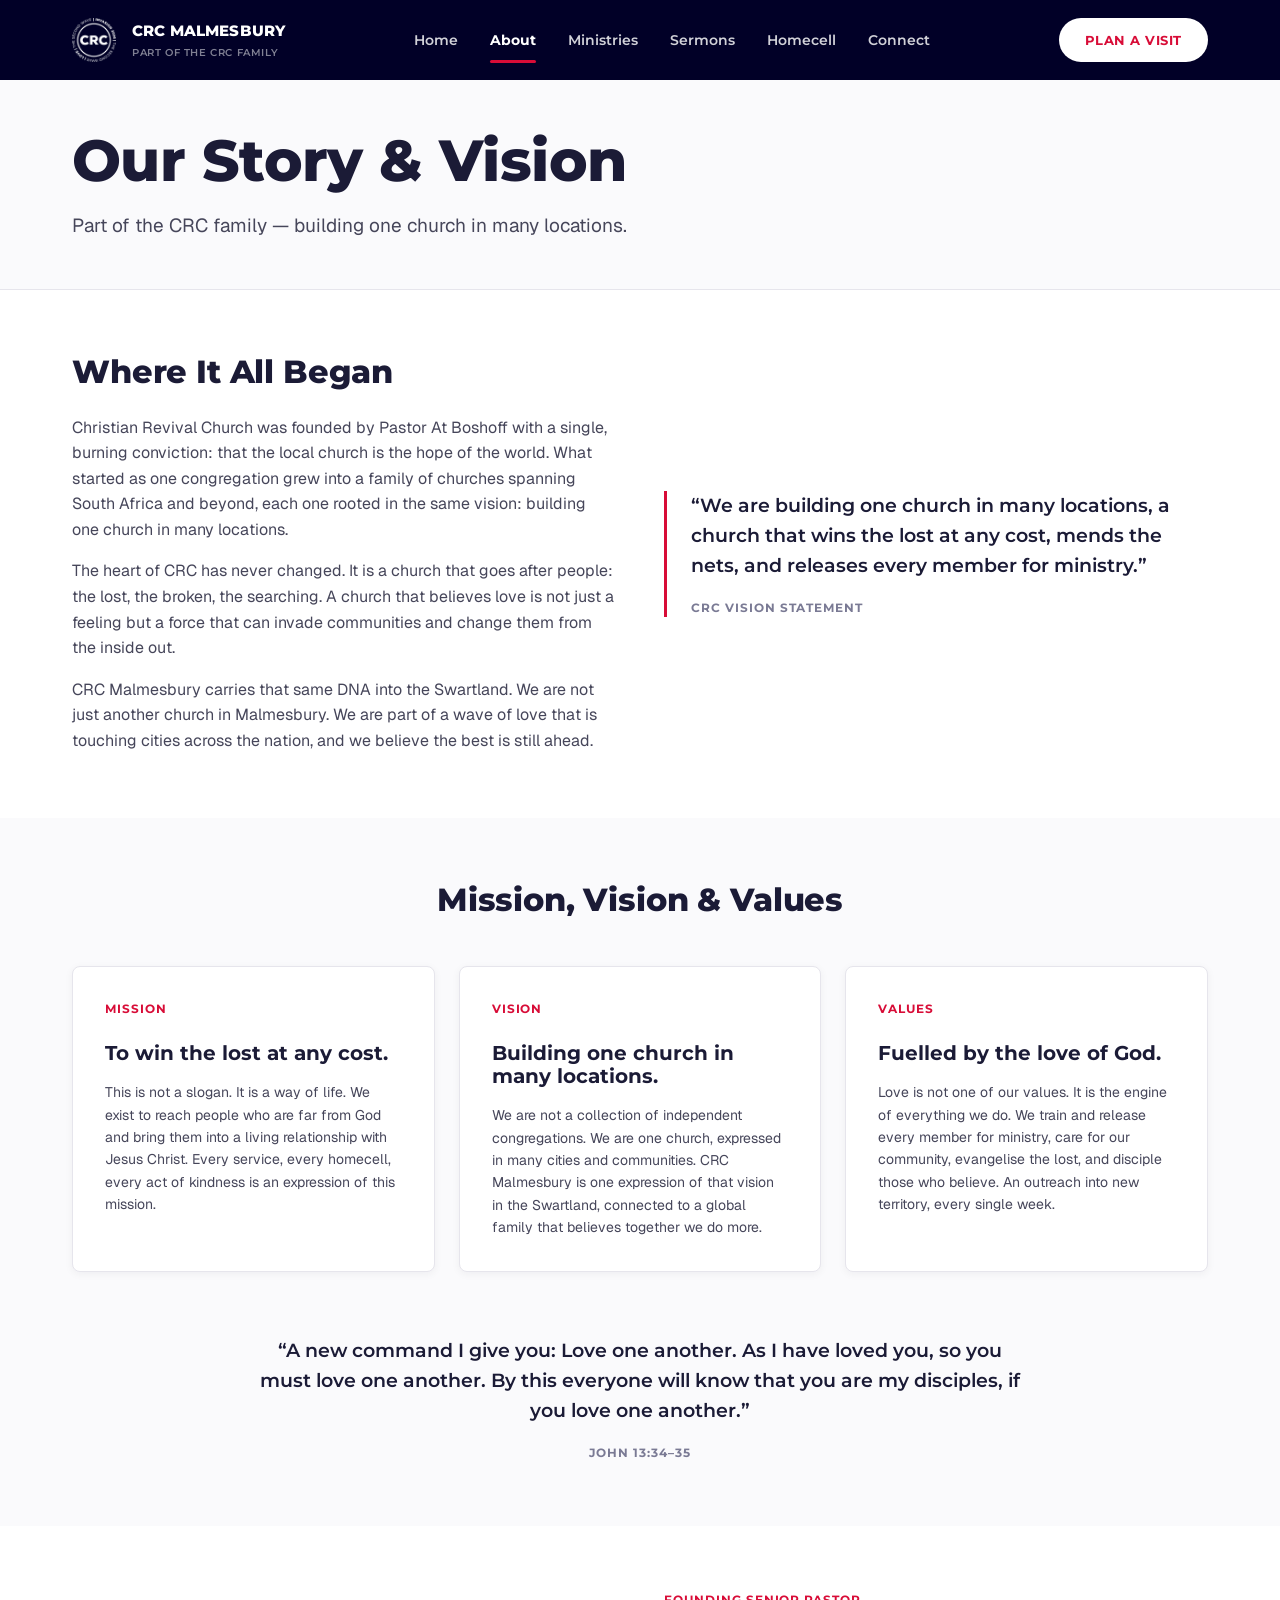
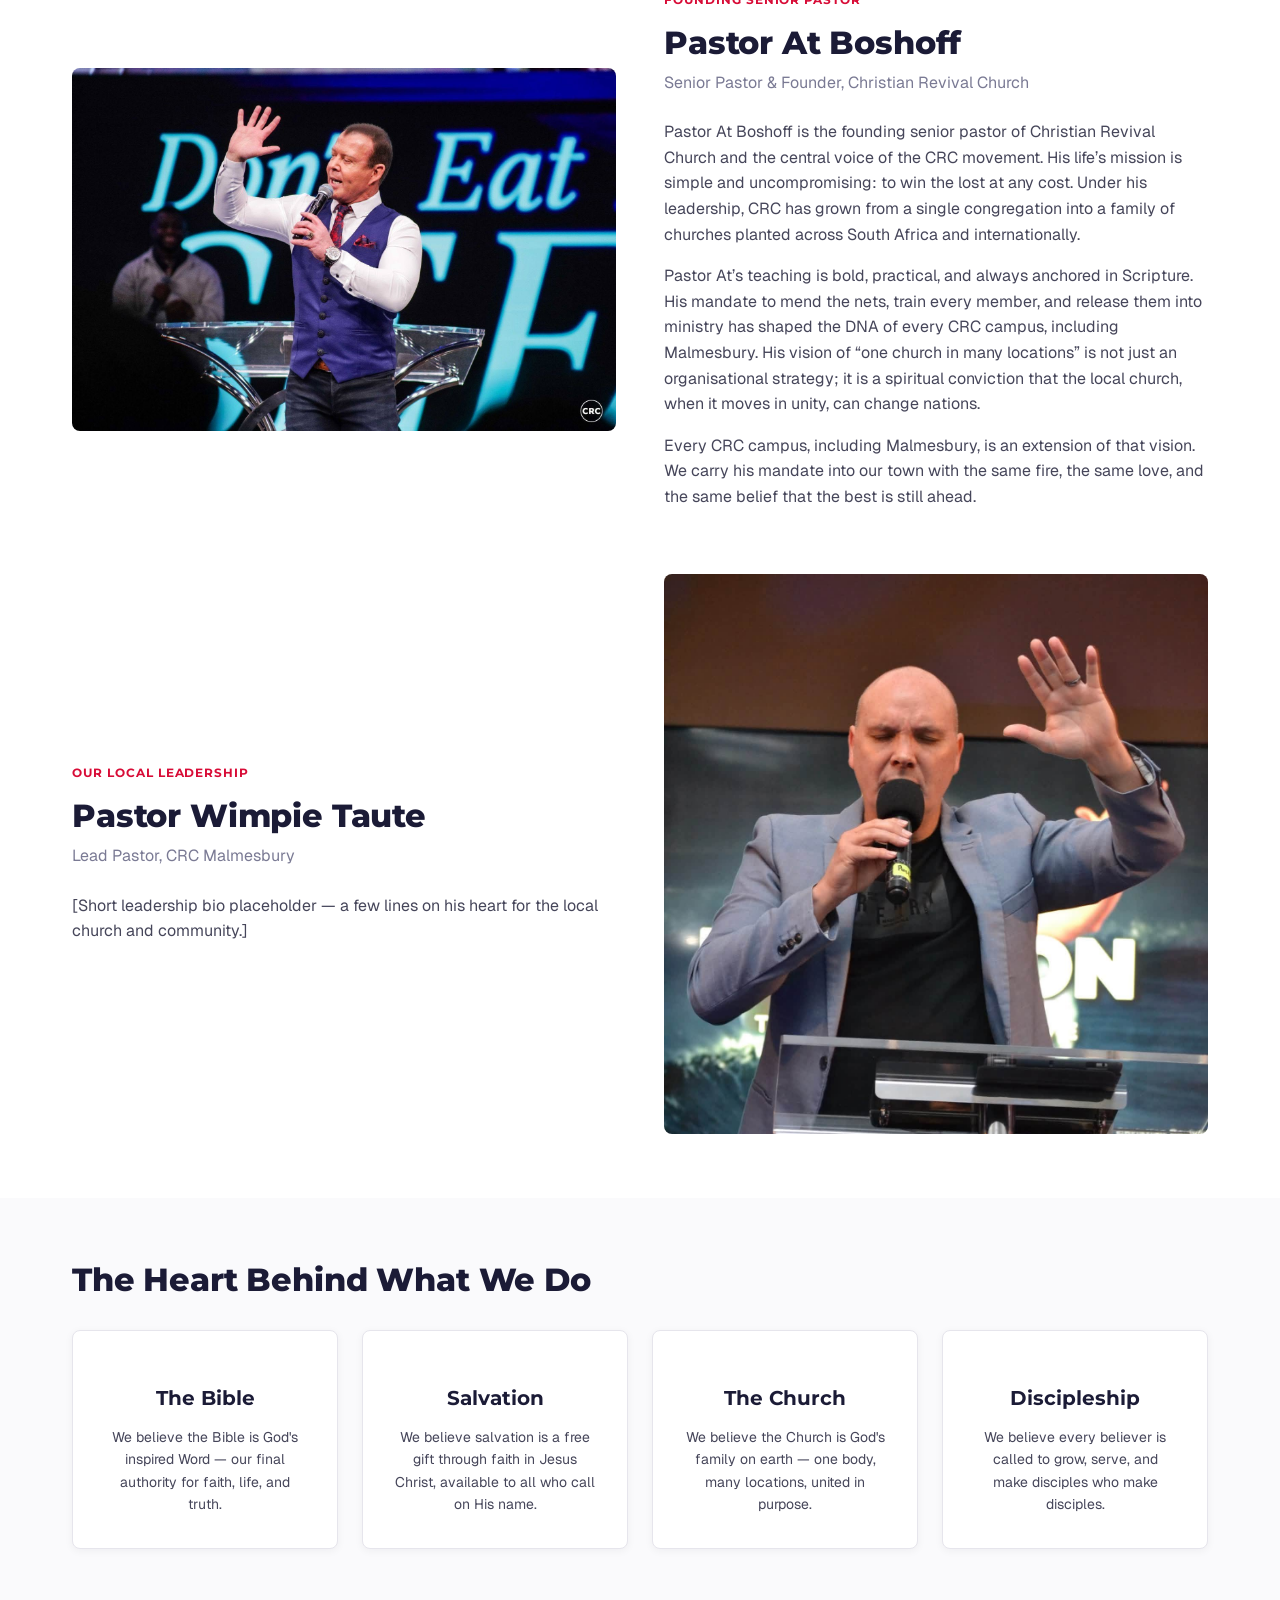
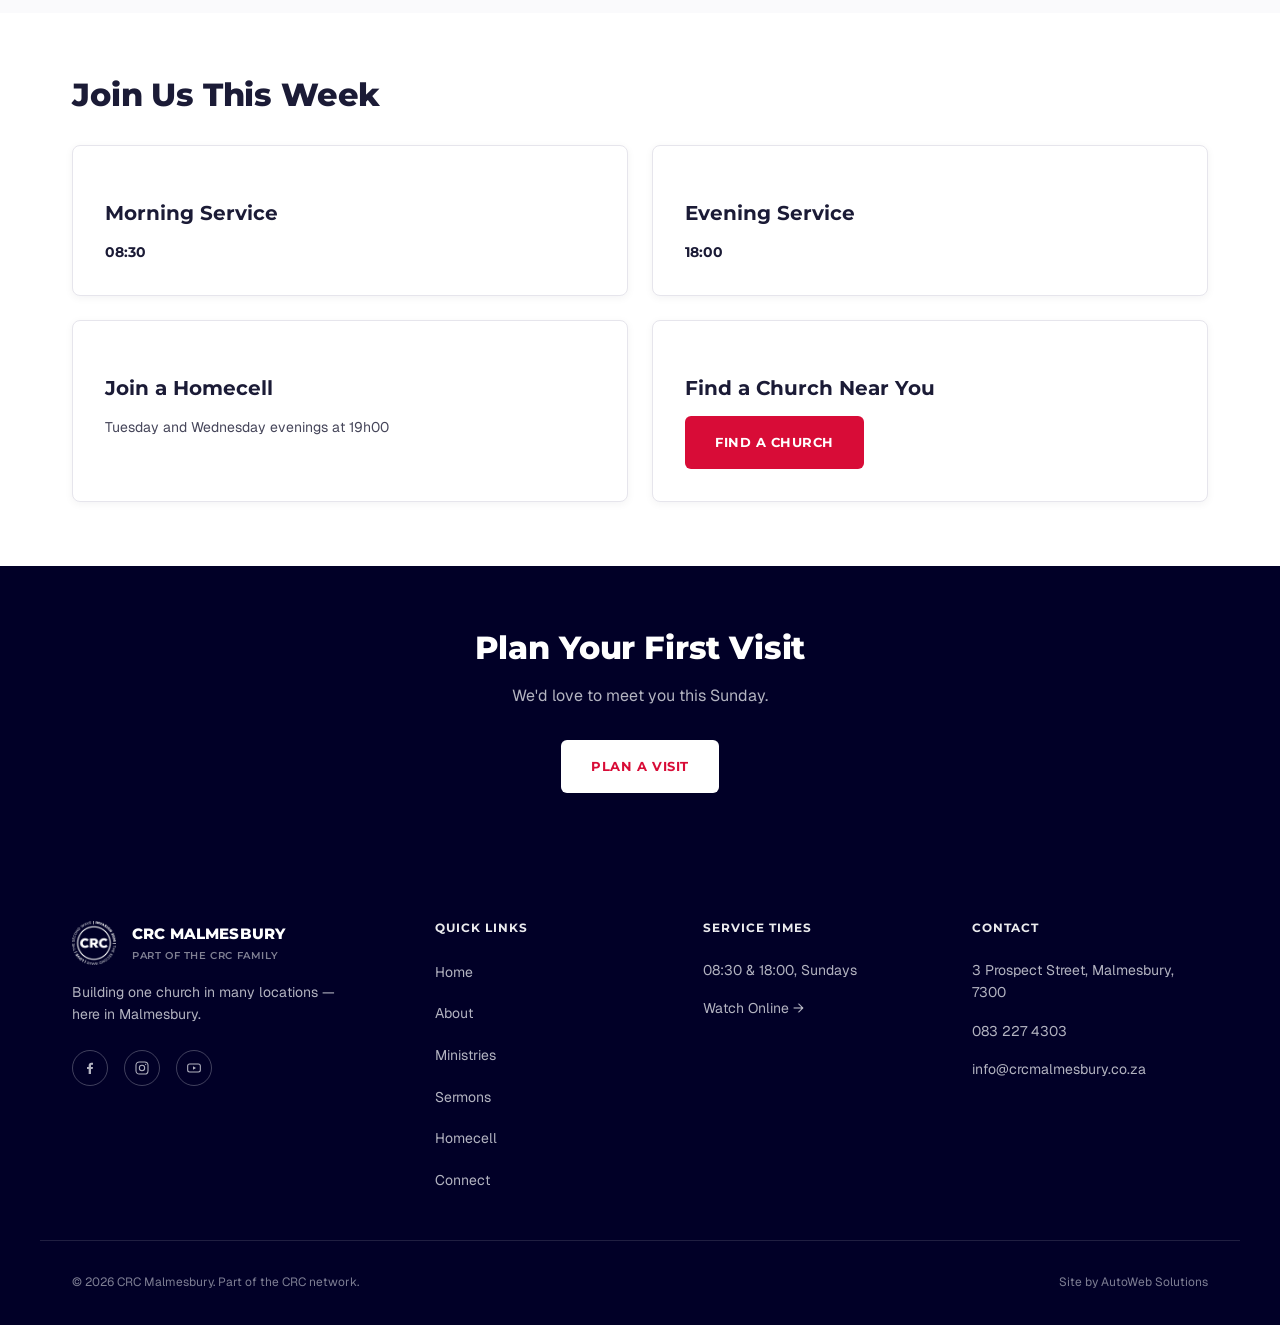
==== about.html @ 5b40ba37 "Initial site build for client review Co-Authored-By: Claude Opus 5.5 <noreply@anthropic.com>" ====
<!doctype html>
<html lang="en">
<head>
<meta charset="UTF-8">
<meta name="viewport" content="width=device-width, initial-scale=1.0">
<title>Our Story & Vision — CRC Malmesbury</title>
<meta name="description" content="CRC Malmesbury is a local expression of the wider CRC family — one church, many locations. Learn our story, vision, and what we believe.">
<link rel="preconnect" href="https://fonts.googleapis.com">
<link rel="preconnect" href="https://fonts.gstatic.com" crossorigin>
<link href="https://fonts.googleapis.com/css2?family=Montserrat:wght@500;600;700;800&family=Geist:wght@400;500;600&display=swap" rel="stylesheet">
<link rel="icon" href="favicon.ico" sizes="any">
<link rel="icon" type="image/png" sizes="32x32" href="assets/favicon-32.png">
<link rel="icon" type="image/png" sizes="512x512" href="assets/favicon-512.png">
<link rel="apple-touch-icon" href="assets/apple-touch-icon.png">
<meta name="theme-color" content="#010027">
<link rel="stylesheet" href="css/style.css">
</head>
<body>

<!-- ============================== NAV ============================== -->
<header class="nav">
  <div class="container nav__inner">
    <a href="index.html" class="nav__brand">
      <img class="nav__logo" src="assets/logo-badge.png" alt="" width="44" height="44">
      <span>
        <span class="nav__brand-name">CRC MALMESBURY</span>
        <span class="nav__brand-tag">Part of the CRC Family</span>
      </span>
    </a>
    <nav class="nav__links" aria-label="Primary">
      <a href="index.html" class="nav__link">Home</a>
      <a href="about.html" class="nav__link is-active">About</a>
      <a href="ministries.html" class="nav__link">Ministries</a>
      <a href="sermons.html" class="nav__link">Sermons</a>
      <a href="homecell.html" class="nav__link">Homecell</a>
      <a href="connect.html" class="nav__link">Connect</a>
      <a href="connect.html" class="btn btn--pill nav__cta--mobile">Plan a Visit</a>
    </nav>
    <a href="connect.html" class="btn btn--pill nav__cta">Plan a Visit</a>
    <button class="nav__toggle" aria-label="Toggle menu" aria-expanded="false">
      <span></span><span></span><span></span>
    </button>
  </div>
</header>

<main>

  <!-- ============================== BANNER ============================== -->
  <section class="banner">
    <div class="container">
      <h1>Our Story &amp; Vision</h1>
      <p class="lede">Part of the CRC family — building one church in many locations.</p>
    </div>
  </section>

  <!-- ============================== OUR STORY ============================== -->
  <!-- Adapted from CRC Worcester about page (same CRC family, AutoWeb-owned copy) -->
  <section class="section">
    <div class="container two-col">
      <div>
        <h2>Where It All Began</h2>
        <p class="stack-3">Christian Revival Church was founded by Pastor At Boshoff with a single, burning conviction: that the local church is the hope of the world. What started as one congregation grew into a family of churches spanning South Africa and beyond, each one rooted in the same vision: building one church in many locations.</p>
        <p class="stack-2">The heart of CRC has never changed. It is a church that goes after people: the lost, the broken, the searching. A church that believes love is not just a feeling but a force that can invade communities and change them from the inside out.</p>
        <p class="stack-2">CRC Malmesbury carries that same DNA into the Swartland. We are not just another church in Malmesbury. We are part of a wave of love that is touching cities across the nation, and we believe the best is still ahead.</p>
      </div>
      <figure class="quote">
        <blockquote>
          <p>&ldquo;We are building one church in many locations, a church that wins the lost at any cost, mends the nets, and releases every member for ministry.&rdquo;</p>
        </blockquote>
        <figcaption>CRC Vision Statement</figcaption>
      </figure>
    </div>
  </section>

  <!-- ============================== MISSION / VISION / VALUES ============================== -->
  <!-- Neutral styling for now — colour treatment to be discussed with client -->
  <section class="section section--muted">
    <div class="container">
      <div class="section-head section-head--center">
        <h2>Mission, Vision &amp; Values</h2>
      </div>
      <div class="grid grid--3">
        <div class="card value-card">
          <span class="eyebrow">Mission</span>
          <h3>To win the lost at any cost.</h3>
          <p class="stack-2">This is not a slogan. It is a way of life. We exist to reach people who are far from God and bring them into a living relationship with Jesus Christ. Every service, every homecell, every act of kindness is an expression of this mission.</p>
        </div>
        <div class="card value-card">
          <span class="eyebrow">Vision</span>
          <h3>Building one church in many locations.</h3>
          <p class="stack-2">We are not a collection of independent congregations. We are one church, expressed in many cities and communities. CRC Malmesbury is one expression of that vision in the Swartland, connected to a global family that believes together we do more.</p>
        </div>
        <div class="card value-card">
          <span class="eyebrow">Values</span>
          <h3>Fuelled by the love of God.</h3>
          <p class="stack-2">Love is not one of our values. It is the engine of everything we do. We train and release every member for ministry, care for our community, evangelise the lost, and disciple those who believe. An outreach into new territory, every single week.</p>
        </div>
      </div>
      <figure class="quote quote--center">
        <blockquote>
          <p>&ldquo;A new command I give you: Love one another. As I have loved you, so you must love one another. By this everyone will know that you are my disciples, if you love one another.&rdquo;</p>
        </blockquote>
        <figcaption>John 13:34&ndash;35</figcaption>
      </figure>
    </div>
  </section>

  <!-- ============================== LEADERSHIP ============================== -->
  <section class="section">
    <div class="container">
      <div class="two-col">
        <img
          class="leader__photo two-col__media"
          src="assets/images/pastor-at-boshoff.jpg"
          alt="Pastor At Boshoff preaching on stage"
          width="1600"
          height="1067"
          loading="lazy"
        >
        <div>
          <span class="eyebrow">Founding Senior Pastor</span>
          <h2>Pastor At Boshoff</h2>
          <p class="text-muted" style="margin-top: var(--space-1);">Senior Pastor &amp; Founder, Christian Revival Church</p>
          <p class="stack-3">Pastor At Boshoff is the founding senior pastor of Christian Revival Church and the central voice of the CRC movement. His life&rsquo;s mission is simple and uncompromising: to win the lost at any cost. Under his leadership, CRC has grown from a single congregation into a family of churches planted across South Africa and internationally.</p>
          <p class="stack-2">Pastor At&rsquo;s teaching is bold, practical, and always anchored in Scripture. His mandate to mend the nets, train every member, and release them into ministry has shaped the DNA of every CRC campus, including Malmesbury. His vision of &ldquo;one church in many locations&rdquo; is not just an organisational strategy; it is a spiritual conviction that the local church, when it moves in unity, can change nations.</p>
          <p class="stack-2">Every CRC campus, including Malmesbury, is an extension of that vision. We carry his mandate into our town with the same fire, the same love, and the same belief that the best is still ahead.</p>
        </div>
      </div>

      <!-- Local pastor bio pending from client -->
      <div class="two-col two-col--reverse leader">
        <img
          class="leader__photo leader__photo--portrait two-col__media"
          src="assets/images/ps-wimpie.jpg"
          alt="Pastor Wimpie Taute preaching at CRC Malmesbury"
          width="1280"
          height="1528"
          loading="lazy"
        >
        <div>
          <span class="eyebrow">Our Local Leadership</span>
          <h2>Pastor Wimpie Taute</h2>
          <p class="text-muted" style="margin-top: var(--space-1);">Lead Pastor, CRC Malmesbury</p>
          <p class="stack-3">[Short leadership bio placeholder — a few lines on his heart for the local church and community.]</p>
        </div>
      </div>
    </div>
  </section>

  <!-- ============================== WHAT WE BELIEVE ============================== -->
  <!-- Draft doctrine wording per brief Section 6 — worth the client's sign-off, not a missing-info gap -->
  <section class="section section--muted">
    <div class="container">
      <div class="section-head">
        <h2>The Heart Behind What We Do</h2>
      </div>
      <div class="grid grid--4">
        <div class="card card--accent card--center">
          <h3>The Bible</h3>
          <p>We believe the Bible is God's inspired Word — our final authority for faith, life, and truth.</p>
        </div>
        <div class="card card--accent card--center">
          <h3>Salvation</h3>
          <p>We believe salvation is a free gift through faith in Jesus Christ, available to all who call on His name.</p>
        </div>
        <div class="card card--accent card--center">
          <h3>The Church</h3>
          <p>We believe the Church is God's family on earth — one body, many locations, united in purpose.</p>
        </div>
        <div class="card card--accent card--center">
          <h3>Discipleship</h3>
          <p>We believe every believer is called to grow, serve, and make disciples who make disciples.</p>
        </div>
      </div>
    </div>
  </section>

  <!-- ============================== SERVICE TIMES ============================== -->
  <section class="section">
    <div class="container">
      <div class="section-head">
        <h2>Join Us This Week</h2>
      </div>
      <div class="grid grid--2">
        <div class="card">
          <h3>Morning Service</h3>
          <p class="card__value">08:30</p>
        </div>
        <div class="card">
          <h3>Evening Service</h3>
          <p class="card__value">18:00</p>
        </div>
        <a href="homecell.html" class="card card--title-link">
          <h3>Join a Homecell</h3>
          <p class="stack-1">Tuesday and Wednesday evenings at 19h00</p>
        </a>
        <div class="card">
          <h3>Find a Church Near You</h3>
          <a href="https://crcchurch.com/churches" class="btn btn--primary stack-2" target="_blank" rel="noopener">Find a Church</a>
        </div>
      </div>
    </div>
  </section>

  <!-- ============================== CTA ============================== -->
  <section class="cta-banner">
    <div class="container">
      <h2>Plan Your First Visit</h2>
      <p>We'd love to meet you this Sunday.</p>
      <div class="btn-row">
        <a href="connect.html" class="btn btn--light btn--light-invert">Plan a Visit</a>
      </div>
    </div>
  </section>

</main>

<!-- ============================== FOOTER ============================== -->
<footer class="footer">
  <div class="container footer__grid">
    <div class="footer__col footer__brand">
      <a href="index.html" class="nav__brand">
        <img class="nav__logo" src="assets/logo-badge.png" alt="" width="44" height="44">
        <span>
          <span class="nav__brand-name">CRC MALMESBURY</span>
          <span class="nav__brand-tag">Part of the CRC Family</span>
        </span>
      </a>
      <p>Building one church in many locations — here in Malmesbury.</p>
      <!-- Social channels unconfirmed — see brief Section 7 -->
      <div class="footer__social">
        <a href="#" aria-label="Facebook"><svg width="16" height="16" viewBox="0 0 24 24" fill="currentColor"><path d="M13.5 21v-7.5h2.5l.5-3h-3V8.5c0-.9.3-1.5 1.6-1.5H16.5V4.2C16.2 4.1 15.2 4 14 4c-2.4 0-4 1.5-4 4.2V10.5H7.5v3H10V21h3.5z"/></svg></a>
        <a href="#" aria-label="Instagram"><svg width="16" height="16" viewBox="0 0 24 24" fill="none" stroke="currentColor" stroke-width="1.6"><rect x="3" y="3" width="18" height="18" rx="5"/><circle cx="12" cy="12" r="4"/><circle cx="17.5" cy="6.5" r="1" fill="currentColor" stroke="none"/></svg></a>
        <a href="#" aria-label="YouTube"><svg width="16" height="16" viewBox="0 0 24 24" fill="none" stroke="currentColor" stroke-width="1.6"><rect x="2.5" y="6" width="19" height="12" rx="3"/><path d="M10.5 9.5v5l4.5-2.5-4.5-2.5z" fill="currentColor" stroke="none"/></svg></a>
      </div>
    </div>
    <div class="footer__col">
      <h3>Quick Links</h3>
      <ul>
        <li><a href="index.html">Home</a></li>
        <li><a href="about.html">About</a></li>
        <li><a href="ministries.html">Ministries</a></li>
        <li><a href="sermons.html">Sermons</a></li>
        <li><a href="homecell.html">Homecell</a></li>
        <li><a href="connect.html">Connect</a></li>
      </ul>
    </div>
    <div class="footer__col">
      <h3>Service Times</h3>
      <p>08:30 &amp; 18:00, Sundays</p>
      <p><a href="sermons.html">Watch Online →</a></p>
    </div>
    <div class="footer__col">
      <h3>Contact</h3>
      <p>3 Prospect Street, Malmesbury, 7300</p>
      <p>083 227 4303</p>
      <p><a href="mailto:info@crcmalmesbury.co.za">info@crcmalmesbury.co.za</a></p>
    </div>
  </div>
  <div class="container footer__bottom">
    <p>© 2026 CRC Malmesbury. Part of the CRC network.</p>
    <p>Site by AutoWeb Solutions</p>
  </div>
</footer>

<script src="js/main.js"></script>
</body>
</html>
---- css/style.css ----
/* ==========================================================================
   CRC Malmesbury — Design tokens & base styles
   Source: CRC-Malmesbury-Build-Brief.md + approved mockup canvas
   ========================================================================== */

:root {
  /* Core palette */
  --color-red: #D80C37;
  --color-red-dark: #B00A2D;
  --color-navy: #010027;
  --color-ink: #1B1B36;
  --color-body: #46465A;
  --color-muted: #7A7A94;
  --color-border: #E6E5EC;
  --color-muted-bg: #FAFAFC;
  --color-white: #FFFFFF;

  /* Secondary accents — use sparingly, never as a primary UI colour */
  --color-purple: #A1159C;
  --color-orange: #FF8000;
  --color-yellow: #F5D01B;
  --color-lightblue: #5CB2ED;

  /* Nav text on navy */
  --color-nav-text: rgba(255, 255, 255, 0.82);
  --color-nav-text-active: #FFFFFF;
  --color-footer-text: rgba(230, 229, 236, 0.78);
  --color-footer-heading: rgba(255, 255, 255, 0.92);

  /* Type */
  --font-heading: 'Montserrat', -apple-system, BlinkMacSystemFont, 'Segoe UI', Arial, sans-serif;
  --font-body: 'Geist', -apple-system, BlinkMacSystemFont, 'Segoe UI', Roboto, sans-serif;

  --text-h1: clamp(2.25rem, 1.65rem + 2.6vw, 3.625rem);
  --text-h2: clamp(1.5rem, 1.34rem + 0.8vw, 2rem);
  --text-h3: clamp(1.125rem, 1.06rem + 0.3vw, 1.25rem);
  --text-lede: clamp(1.0625rem, 1rem + 0.3vw, 1.1875rem);
  --text-body: 1rem;
  --text-small: 0.875rem;
  --text-xs: 0.75rem;

  /* Spacing — strict 8px grid */
  --space-1: 8px;
  --space-2: 16px;
  --space-3: 24px;
  --space-4: 32px;
  --space-6: 48px;
  --space-8: 64px;
  --space-10: 80px;

  /* Layout */
  --max-width: 1200px;
  --radius-card: 8px;
  --radius-btn: 6px;
  --shadow-card: 0 2px 8px rgba(1, 0, 39, 0.05);
  --nav-height: 80px;

  --section-pad-y: var(--space-8);
}

@media (max-width: 640px) {
  :root {
    --section-pad-y: var(--space-6);
    --nav-height: 72px;
  }
}

/* ==========================================================================
   Reset
   ========================================================================== */

*,
*::before,
*::after {
  box-sizing: border-box;
}

* {
  margin: 0;
}

html {
  -webkit-text-size-adjust: 100%;
  scroll-behavior: smooth;
}

body {
  font-family: var(--font-body);
  font-size: var(--text-body);
  line-height: 1.6;
  color: var(--color-body);
  background: var(--color-white);
  -webkit-font-smoothing: antialiased;
}

img,
picture,
svg {
  display: block;
  max-width: 100%;
}

a {
  color: var(--color-ink);
  text-decoration: none;
}

ul,
ol {
  list-style: none;
  padding: 0;
}

button {
  font: inherit;
  color: inherit;
  background: none;
  border: 0;
  cursor: pointer;
}

input,
textarea,
select {
  font: inherit;
}

/* ==========================================================================
   Typography
   ========================================================================== */

h1,
h2,
h3,
h4 {
  font-family: var(--font-heading);
  color: var(--color-ink);
  line-height: 1.15;
  font-weight: 800;
}

h1 {
  font-size: var(--text-h1);
  letter-spacing: -0.01em;
}

h2 {
  font-size: var(--text-h2);
  letter-spacing: -0.005em;
}

h3 {
  font-size: var(--text-h3);
  font-weight: 700;
}

p {
  color: var(--color-body);
}

.lede {
  font-size: var(--text-lede);
  color: var(--color-body);
}

.eyebrow {
  display: block;
  font-family: var(--font-heading);
  font-size: var(--text-xs);
  font-weight: 700;
  letter-spacing: 0.08em;
  text-transform: uppercase;
  color: var(--color-red);
  margin-bottom: var(--space-2);
}

.text-muted {
  color: var(--color-muted);
}

/* ==========================================================================
   Layout helpers
   ========================================================================== */

.container {
  width: 100%;
  max-width: var(--max-width);
  margin-inline: auto;
  padding-inline: var(--space-3);
}

@media (min-width: 768px) {
  .container {
    padding-inline: var(--space-4);
  }
}

.section {
  padding-block: var(--section-pad-y);
}

.section--muted {
  background: var(--color-muted-bg);
}

.section--navy {
  background: var(--color-navy);
  color: var(--color-footer-text);
}

.section--border-top {
  border-top: 1px solid var(--color-border);
}

.section-head {
  margin-bottom: var(--space-4);
}

.section-head--center {
  text-align: center;
  max-width: 640px;
  margin-inline: auto;
  margin-bottom: var(--space-6);
}

.stack-2 {
  margin-top: var(--space-2);
}

.stack-3 {
  margin-top: var(--space-3);
}

.stack-4 {
  margin-top: var(--space-4);
}

.grid {
  display: grid;
  gap: var(--space-3);
}

.grid--2 {
  grid-template-columns: repeat(2, minmax(0, 1fr));
}

.grid--3 {
  grid-template-columns: repeat(3, minmax(0, 1fr));
}

.grid--4 {
  grid-template-columns: repeat(4, minmax(0, 1fr));
}

@media (max-width: 900px) {
  .grid--3,
  .grid--4 {
    grid-template-columns: repeat(2, minmax(0, 1fr));
  }
}

@media (max-width: 560px) {
  .grid--2,
  .grid--3,
  .grid--4 {
    grid-template-columns: minmax(0, 1fr);
  }
}

.two-col {
  display: grid;
  grid-template-columns: minmax(0, 1fr) minmax(0, 1fr);
  gap: var(--space-6);
  align-items: center;
}

@media (max-width: 860px) {
  .two-col {
    grid-template-columns: minmax(0, 1fr);
    gap: var(--space-4);
  }
}

.two-col--reverse .two-col__media {
  order: 2;
}

@media (max-width: 860px) {
  .two-col--reverse .two-col__media {
    order: 0;
  }
}

/* ==========================================================================
   Buttons
   ========================================================================== */

.btn {
  display: inline-flex;
  align-items: center;
  justify-content: center;
  gap: var(--space-1);
  padding: 14px 28px;
  font-family: var(--font-heading);
  font-weight: 700;
  font-size: 13px;
  letter-spacing: 0.04em;
  text-transform: uppercase;
  border-radius: var(--radius-btn);
  border: 2px solid transparent;
  white-space: nowrap;
  cursor: pointer;
  transition: background-color 0.15s ease, color 0.15s ease, border-color 0.15s ease;
}

.btn--primary {
  background: var(--color-red);
  color: var(--color-white);
}

.btn--primary:hover {
  background: var(--color-red-dark);
}

.btn--outline {
  background: transparent;
  border-color: var(--color-red);
  color: var(--color-red);
}

.btn--outline:hover {
  background: var(--color-red);
  color: var(--color-white);
}

.btn--light {
  background: var(--color-white);
  color: var(--color-red);
}

.btn--light:hover {
  background: var(--color-muted-bg);
}

/* Same hover as the nav "Plan a Visit" pill: flips to red with white text */
.btn--light-invert:hover,
.btn--light-invert:focus-visible {
  background: var(--color-red);
  color: var(--color-white);
}

.btn--outline-white {
  background: transparent;
  border-color: rgba(255, 255, 255, 0.6);
  color: var(--color-white);
}

.btn--outline-white:hover {
  background: var(--color-white);
  color: var(--color-navy);
  border-color: var(--color-white);
}

.btn--pill {
  border-radius: 999px;
  background: var(--color-white);
  color: var(--color-red);
  padding: 10px 24px;
}

.btn--pill:hover {
  background: var(--color-red);
  color: var(--color-white);
}

.btn--sm {
  padding: 10px 20px;
  font-size: 12px;
}

/* WhatsApp CTA — brand green pill (Malmesbury is WhatsApp-first) */
.btn--whatsapp {
  background: #25D366;
  border-color: #25D366;
  color: #0B1C12;
  border-radius: 999px;
  letter-spacing: 0.08em;
}

.btn--whatsapp:hover {
  background: #1EBE5A;
  border-color: #1EBE5A;
  color: #0B1C12;
}

.btn__icon {
  width: 1.35em;
  height: 1.35em;
  flex-shrink: 0;
}

.btn-row {
  display: flex;
  flex-wrap: wrap;
  gap: var(--space-2);
}

.link-arrow {
  display: inline-flex;
  align-items: center;
  gap: 6px;
  font-family: var(--font-heading);
  font-weight: 700;
  font-size: var(--text-small);
  color: var(--color-ink);
}

.link-arrow:hover {
  color: var(--color-red);
}

/* ==========================================================================
   Nav
   ========================================================================== */

.nav {
  position: sticky;
  top: 0;
  z-index: 100;
  background: var(--color-navy);
  min-height: var(--nav-height);
}

.nav__inner {
  display: flex;
  align-items: center;
  justify-content: space-between;
  gap: var(--space-3);
  min-height: var(--nav-height);
}

.nav__brand {
  display: flex;
  align-items: center;
  gap: var(--space-2);
  flex-shrink: 0;
}

.nav__logo {
  display: block;
  width: 44px;
  height: 44px;
  object-fit: contain;
  flex-shrink: 0;
}

.nav__brand-name {
  display: block;
  font-family: var(--font-heading);
  font-weight: 800;
  font-size: 15px;
  color: var(--color-white);
  letter-spacing: 0.01em;
}

.nav__brand-tag {
  display: block;
  font-family: var(--font-heading);
  font-weight: 600;
  font-size: 10px;
  letter-spacing: 0.06em;
  text-transform: uppercase;
  color: rgba(255, 255, 255, 0.5);
  margin-top: 2px;
}

.nav__links {
  display: flex;
  align-items: center;
  gap: var(--space-4);
  margin-inline: auto;
}

.nav__link {
  position: relative;
  font-family: var(--font-heading);
  font-weight: 600;
  font-size: 14px;
  color: var(--color-nav-text);
  padding-block: 4px;
}

.nav__link:hover {
  color: var(--color-nav-text-active);
}

.nav__link.is-active {
  color: var(--color-nav-text-active);
  font-weight: 700;
}

.nav__link.is-active::after {
  content: '';
  position: absolute;
  left: 0;
  right: 0;
  bottom: -8px;
  height: 3px;
  background: var(--color-red);
  border-radius: 2px;
}

.nav__cta {
  flex-shrink: 0;
}

.nav__cta--mobile {
  display: none;
}

.nav__toggle {
  display: none;
  flex-direction: column;
  justify-content: center;
  align-items: center;
  gap: 5px;
  width: 40px;
  height: 40px;
  flex-shrink: 0;
}

.nav__toggle span {
  display: block;
  width: 22px;
  height: 2px;
  background: var(--color-white);
  border-radius: 2px;
  transition: transform 0.2s ease, opacity 0.2s ease;
}

.nav__toggle[aria-expanded="true"] span:nth-child(1) {
  transform: translateY(7px) rotate(45deg);
}

.nav__toggle[aria-expanded="true"] span:nth-child(2) {
  opacity: 0;
}

.nav__toggle[aria-expanded="true"] span:nth-child(3) {
  transform: translateY(-7px) rotate(-45deg);
}

@media (max-width: 900px) {
  .nav__links {
    position: absolute;
    top: 100%;
    left: 0;
    right: 0;
    flex-direction: column;
    align-items: stretch;
    gap: 0;
    background: var(--color-navy);
    border-top: 1px solid rgba(255, 255, 255, 0.1);
    max-height: 0;
    overflow: hidden;
    transition: max-height 0.25s ease;
    margin: 0;
  }

  .nav.is-open .nav__links {
    max-height: 400px;
  }

  .nav__link {
    padding: var(--space-2) var(--space-3);
    border-bottom: 1px solid rgba(255, 255, 255, 0.08);
  }

  .nav__link.is-active::after {
    display: none;
  }

  .nav__link.is-active {
    background: rgba(216, 12, 55, 0.12);
    border-left: 3px solid var(--color-red);
  }

  .nav__cta {
    display: none;
  }

  .nav.is-open .nav__cta--mobile {
    display: block;
    margin: var(--space-2) var(--space-3) var(--space-3);
  }

  .nav__toggle {
    display: flex;
  }
}

/* ==========================================================================
   Footer
   ========================================================================== */

.footer {
  background: var(--color-navy);
  padding-block: var(--space-8) var(--space-4);
}

.footer__grid {
  display: grid;
  grid-template-columns: 1.4fr 1fr 1fr 1fr;
  gap: var(--space-4);
  padding-bottom: var(--space-6);
}

@media (max-width: 860px) {
  .footer__grid {
    grid-template-columns: 1fr 1fr;
    gap: var(--space-4) var(--space-3);
  }
}

@media (max-width: 560px) {
  .footer__grid {
    grid-template-columns: 1fr;
  }
}

.footer__brand p {
  color: var(--color-footer-text);
  font-size: var(--text-small);
  margin-top: var(--space-2);
  max-width: 32ch;
}

.footer__social {
  display: flex;
  gap: var(--space-2);
  margin-top: var(--space-3);
}

.footer__social a {
  display: flex;
  align-items: center;
  justify-content: center;
  width: 36px;
  height: 36px;
  border-radius: 50%;
  border: 1px solid rgba(255, 255, 255, 0.25);
  color: rgba(255, 255, 255, 0.75);
}

.footer__social a:hover {
  border-color: var(--color-white);
  color: var(--color-white);
}

.footer__col h3 {
  font-family: var(--font-heading);
  font-size: var(--text-xs);
  font-weight: 700;
  letter-spacing: 0.08em;
  text-transform: uppercase;
  color: var(--color-footer-heading);
  margin-bottom: var(--space-3);
}

.footer__col ul li + li {
  margin-top: var(--space-2);
}

.footer__col a,
.footer__col p {
  color: var(--color-footer-text);
  font-size: var(--text-small);
}

.footer__col a:hover {
  color: var(--color-white);
}

.footer__col p + p {
  margin-top: var(--space-2);
}

.footer__note {
  display: inline-block;
  margin-top: var(--space-3);
  font-size: var(--text-xs);
  color: rgba(245, 208, 27, 0.9);
}

.footer__bottom {
  display: flex;
  flex-wrap: wrap;
  justify-content: space-between;
  gap: var(--space-2);
  padding-top: var(--space-4);
  border-top: 1px solid rgba(255, 255, 255, 0.12);
}

.footer__bottom p {
  color: rgba(230, 229, 236, 0.55);
  font-size: var(--text-xs);
}

/* ==========================================================================
   Cards
   ========================================================================== */

.card {
  background: var(--color-white);
  border: 1px solid var(--color-border);
  border-radius: var(--radius-card);
  padding: var(--space-4);
  box-shadow: var(--shadow-card);
}

.card--link {
  display: block;
}

/* Navy hover + zoom, title turns red: home quick links (.card--link), Homecell
   "What You'll Find" (.card--feature), About beliefs + Homecell groups (.card--accent).
   .is-in-view is the touch/tablet equivalent of :hover, set by js/main.js as a card
   scrolls through the middle of the screen. */
.card--link,
.card--feature {
  text-align: center;
}

.card--center {
  text-align: center;
}

.card--link,
.card--feature,
.card--accent {
  transition: background-color 0.25s ease, border-color 0.25s ease,
    box-shadow 0.25s ease, transform 0.25s ease;
}

.card--link h3,
.card--link p,
.card--feature h3,
.card--feature p,
.card--accent h3,
.card--accent p {
  transition: color 0.25s ease;
}

.card--link p,
.card--feature p {
  color: var(--color-body);
}

.card--link:hover,
.card--link:focus-visible,
.card--feature:hover,
.card--accent:hover,
.card--link.is-in-view,
.card--feature.is-in-view,
.card--accent.is-in-view {
  background-color: var(--color-navy);
  border-color: var(--color-navy);
  box-shadow: 0 12px 28px rgba(1, 0, 39, 0.18);
  transform: scale(1.05);
}

.card--link:hover p,
.card--link:focus-visible p,
.card--feature:hover p,
.card--accent:hover p,
.card--link.is-in-view p,
.card--feature.is-in-view p,
.card--accent.is-in-view p {
  color: var(--color-white);
}

.card--link:hover h3,
.card--link:focus-visible h3,
.card--feature:hover h3,
.card--accent:hover h3,
.card--link.is-in-view h3,
.card--feature.is-in-view h3,
.card--accent.is-in-view h3 {
  color: var(--color-red);
}

/* Whole card is a link; only the title turns red (About "Join a Homecell") */
.card--title-link {
  display: block;
  color: inherit;
  text-decoration: none;
}

.card--title-link h3 {
  transition: color 0.25s ease;
}

.card--title-link:hover h3,
.card--title-link:focus-visible h3,
.card--title-link.is-in-view h3 {
  color: var(--color-red);
}

@media (prefers-reduced-motion: reduce) {
  .card--link,
  .card--feature,
  .card--accent {
    transition: none;
  }
  .card--link:hover,
  .card--link:focus-visible,
  .card--feature:hover,
  .card--accent:hover,
  .card--link.is-in-view,
  .card--feature.is-in-view,
  .card--accent.is-in-view {
    transform: none;
  }
}

.card--flush {
  padding: 0;
  overflow: hidden;
}

.card__body {
  padding: var(--space-4);
}

.card h3 {
  margin-top: var(--space-3);
}

.card p {
  margin-top: var(--space-2);
  font-size: var(--text-small);
}

.card .link-arrow {
  margin-top: var(--space-3);
}

.icon-circle {
  display: flex;
  align-items: center;
  justify-content: center;
  width: 40px;
  height: 40px;
  border-radius: 50%;
  border: 1px solid var(--color-border);
  color: var(--color-red);
}

.icon-circle svg {
  width: 18px;
  height: 18px;
}

.card__value {
  font-family: var(--font-heading);
  font-size: var(--text-h2);
  font-weight: 700;
  color: var(--color-ink);
  margin-top: var(--space-1);
}

/* ==========================================================================
   Image placeholder
   ========================================================================== */

.placeholder {
  position: relative;
  display: flex;
  align-items: center;
  justify-content: center;
  text-align: center;
  background-color: var(--color-muted-bg);
  background-image: repeating-linear-gradient(
    -45deg,
    var(--color-border) 0,
    var(--color-border) 1px,
    transparent 1px,
    transparent 12px
  );
  border: 1px dashed #C9C8D6;
  border-radius: var(--radius-card);
  color: var(--color-muted);
  min-height: 160px;
  /* explicit width stops aspect-ratio deriving width from min-height on phones */
  width: 100%;
  min-width: 0;
  padding: var(--space-3);
}

.placeholder__label {
  font-family: var(--font-heading);
  font-size: var(--text-xs);
  font-weight: 700;
  letter-spacing: 0.05em;
  text-transform: uppercase;
  max-width: 30ch;
}

.placeholder--hero {
  aspect-ratio: 16 / 8;
}

.placeholder--wide {
  aspect-ratio: 16 / 9;
}

.placeholder--video {
  aspect-ratio: 16 / 9;
}

.placeholder--square {
  aspect-ratio: 1 / 1;
}

.placeholder--card-media {
  aspect-ratio: 4 / 3;
  min-height: 140px;
  margin-bottom: var(--space-3);
}

.placeholder--map {
  aspect-ratio: 16 / 7;
}

/* ==========================================================================
   About page — pull quotes, value cards, leadership
   ========================================================================== */

.quote {
  margin: 0;
  padding-left: var(--space-3);
  border-left: 3px solid var(--color-red);
}

.quote blockquote {
  margin: 0;
}

.quote blockquote p {
  font-family: var(--font-heading);
  font-size: var(--text-lede);
  font-weight: 600;
  line-height: 1.6;
  color: var(--color-ink);
}

.quote figcaption {
  margin-top: var(--space-2);
  font-family: var(--font-heading);
  font-size: var(--text-xs);
  font-weight: 700;
  letter-spacing: 0.08em;
  text-transform: uppercase;
  color: var(--color-muted);
}

.quote--center {
  max-width: 760px;
  margin: var(--space-8) auto 0;
  padding-left: 0;
  border-left: 0;
  text-align: center;
}

.value-card .eyebrow {
  margin-bottom: var(--space-1);
}

.leader + .leader,
.two-col + .leader {
  margin-top: var(--space-8);
}

.leader__photo {
  display: block;
  width: 100%;
  height: auto;
  aspect-ratio: 3 / 2;
  object-fit: cover;
  border-radius: var(--radius-card);
}

.leader__photo--portrait {
  aspect-ratio: 4 / 5;
  max-height: 560px;
  object-position: center top;
}

/* Google Maps embed — fills a rounded frame at the same ratios as the placeholders */
/* width + min-width stop min-height being converted (via aspect-ratio) into a
   533–685px minimum width, which overflowed the page on phones */
.map-embed {
  position: relative;
  width: 100%;
  min-width: 0;
  aspect-ratio: 16 / 7;
  min-height: 300px;
  border: 1px solid var(--color-border);
  border-radius: var(--radius-card);
  overflow: hidden;
  background: var(--color-muted-bg);
}

.map-embed--wide {
  aspect-ratio: 16 / 9;
}

.map-embed iframe {
  position: absolute;
  inset: 0;
  width: 100%;
  height: 100%;
  border: 0;
}

/* ==========================================================================
   Label pill / chip (shipped UI — sermon series tag, resource type tag, etc.)
   ========================================================================== */

.label-pill {
  display: inline-flex;
  align-items: center;
  padding: 5px 12px;
  border-radius: 999px;
  background: var(--color-muted-bg);
  border: 1px solid var(--color-border);
  color: var(--color-muted);
  font-family: var(--font-heading);
  font-size: 11px;
  font-weight: 700;
  letter-spacing: 0.05em;
  text-transform: uppercase;
}

/* ==========================================================================
   Hero
   ========================================================================== */

.hero {
  padding-block: var(--space-6) var(--space-8);
}

.hero__content {
  max-width: 620px;
  margin-bottom: var(--space-4);
}

.hero__content .lede {
  margin-top: var(--space-3);
}

.hero__content .btn-row {
  margin-top: var(--space-4);
}

.hero__image {
  display: block;
  width: 100%;
  height: auto;
  border-radius: var(--radius-card);
}

/* Desktop: text left, banner right, so the whole hero (incl. banner) sits
   above the fold. Below 960px it stacks: text + buttons, then banner. */
@media (min-width: 960px) {
  .hero__grid {
    display: grid;
    grid-template-columns: minmax(0, 5fr) minmax(0, 6fr);
    gap: var(--space-6);
    align-items: center;
  }

  .hero__content {
    margin-bottom: 0;
  }
}

/* ==========================================================================
   Mission / Vision / Values (dark cards on white section)
   Styled after the CRC Worcester homepage — same CRC branch, shared content.
   ========================================================================== */

.mission-card {
  background: var(--color-navy);
  border-radius: 16px;
  padding: var(--space-6) var(--space-4);
  text-align: center;
  display: flex;
  flex-direction: column;
  align-items: center;
}

.mission-card__badge {
  width: 108px;
  height: 108px;
  margin-bottom: var(--space-3);
}

.mission-card h3 {
  color: var(--color-white);
  font-size: var(--text-h3);
  margin-bottom: var(--space-2);
}

.mission-card p {
  color: var(--color-footer-text);
  font-size: var(--text-small);
  line-height: 1.7;
  max-width: 30ch;
}

/* ==========================================================================
   Page banner (interior pages)
   ========================================================================== */

.banner {
  background: var(--color-muted-bg);
  padding-block: var(--space-6);
  border-bottom: 1px solid var(--color-border);
}

.banner .lede {
  margin-top: var(--space-2);
  max-width: 640px;
}

/* ==========================================================================
   CTA banner (dark navy, full width)
   ========================================================================== */

.cta-banner {
  background: var(--color-navy);
  padding-block: var(--space-8);
  text-align: center;
}

.cta-banner h2 {
  color: var(--color-white);
}

.cta-banner p {
  color: var(--color-footer-text);
  margin-top: var(--space-2);
  max-width: 480px;
  margin-inline: auto;
}

.cta-banner .btn-row {
  margin-top: var(--space-4);
  justify-content: center;
}

/* ==========================================================================
   Utility: dev / build-note comments render nothing — see HTML source
   ========================================================================== */

.visually-hidden {
  position: absolute;
  width: 1px;
  height: 1px;
  padding: 0;
  margin: -1px;
  overflow: hidden;
  clip: rect(0, 0, 0, 0);
  white-space: nowrap;
  border: 0;
}
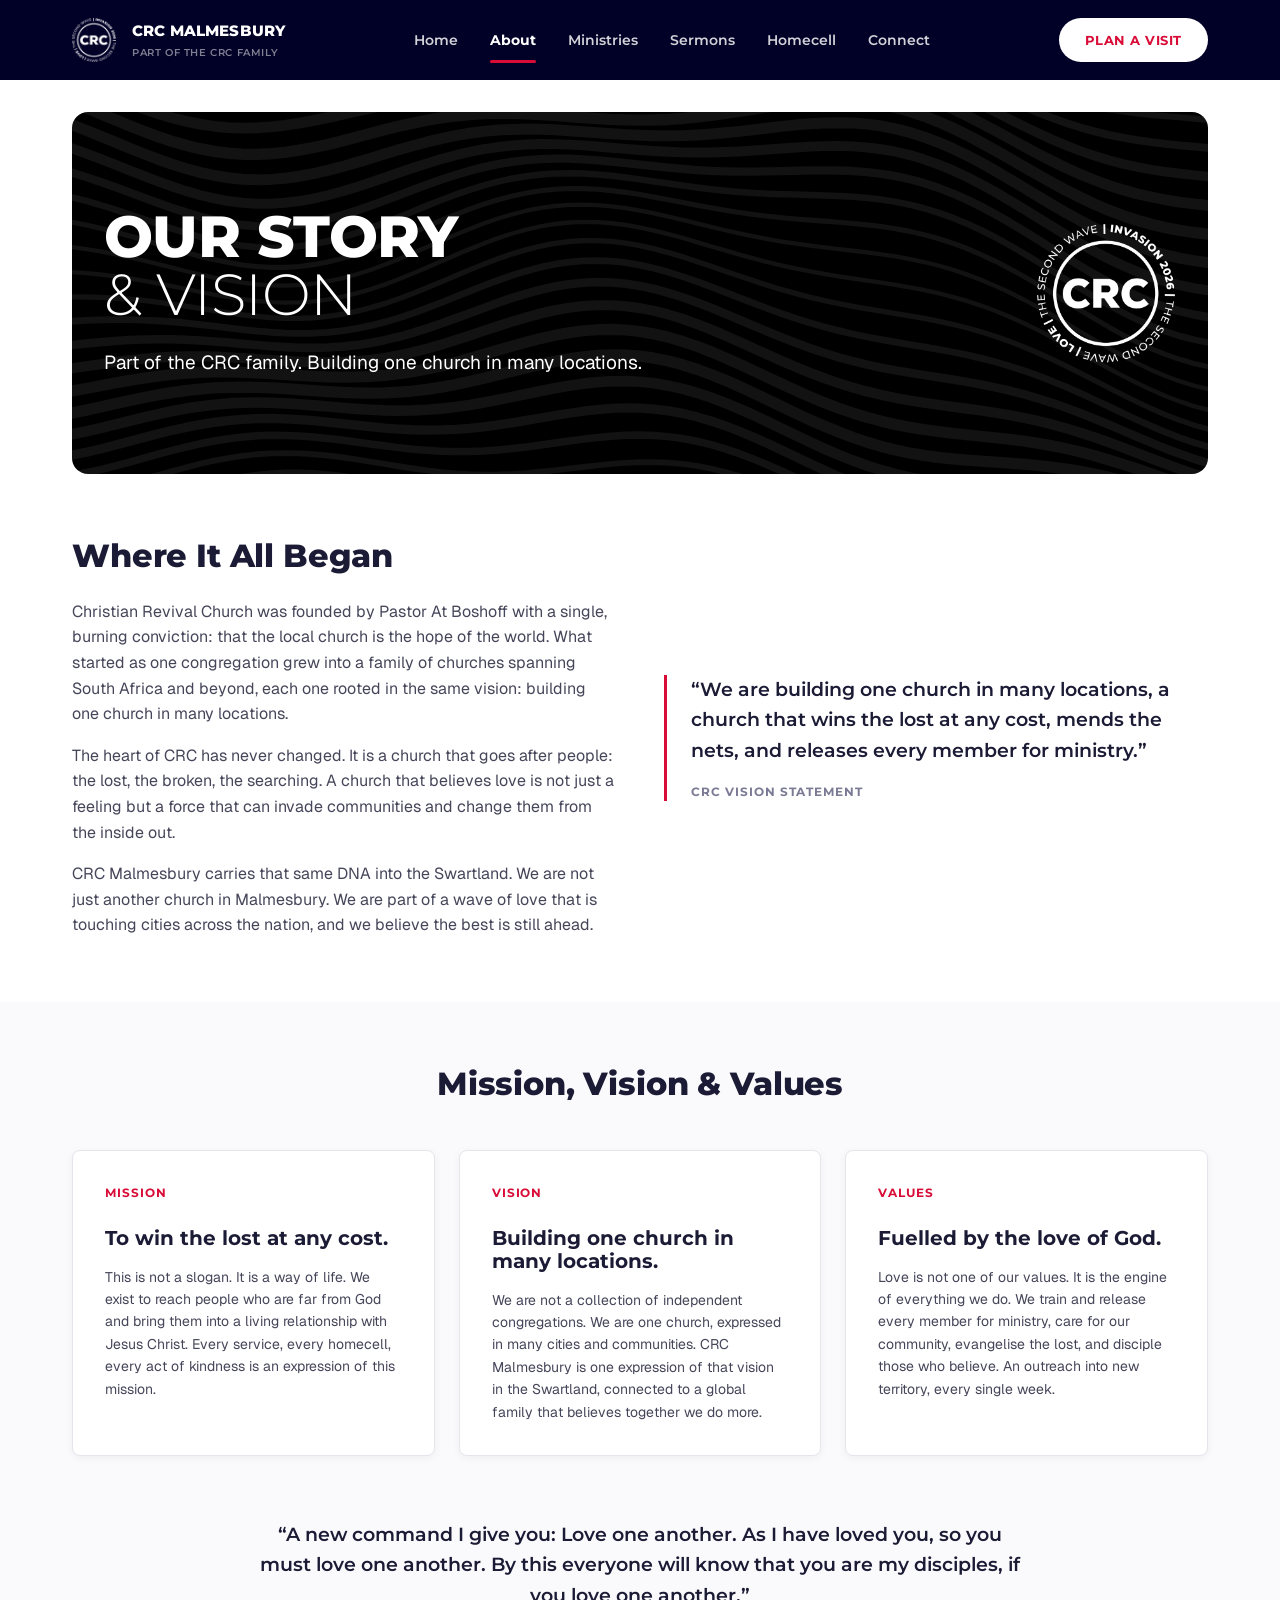
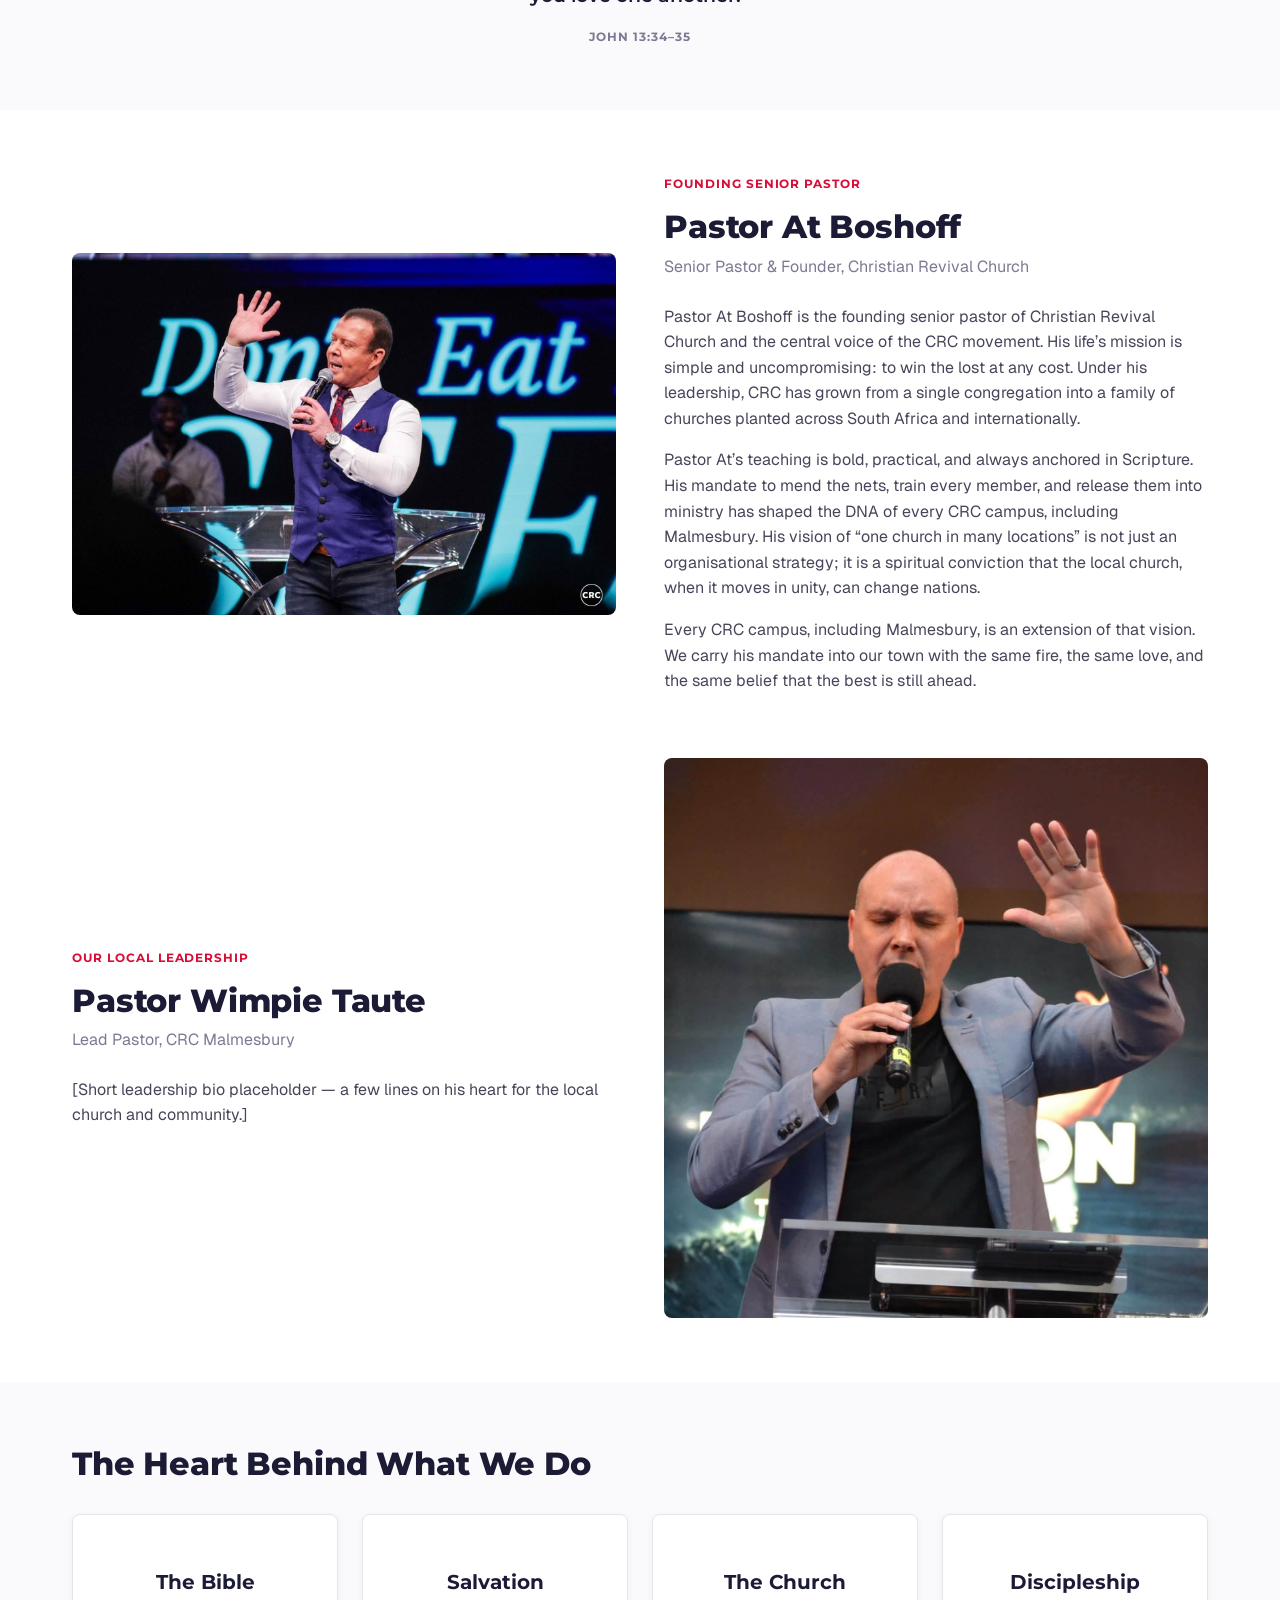
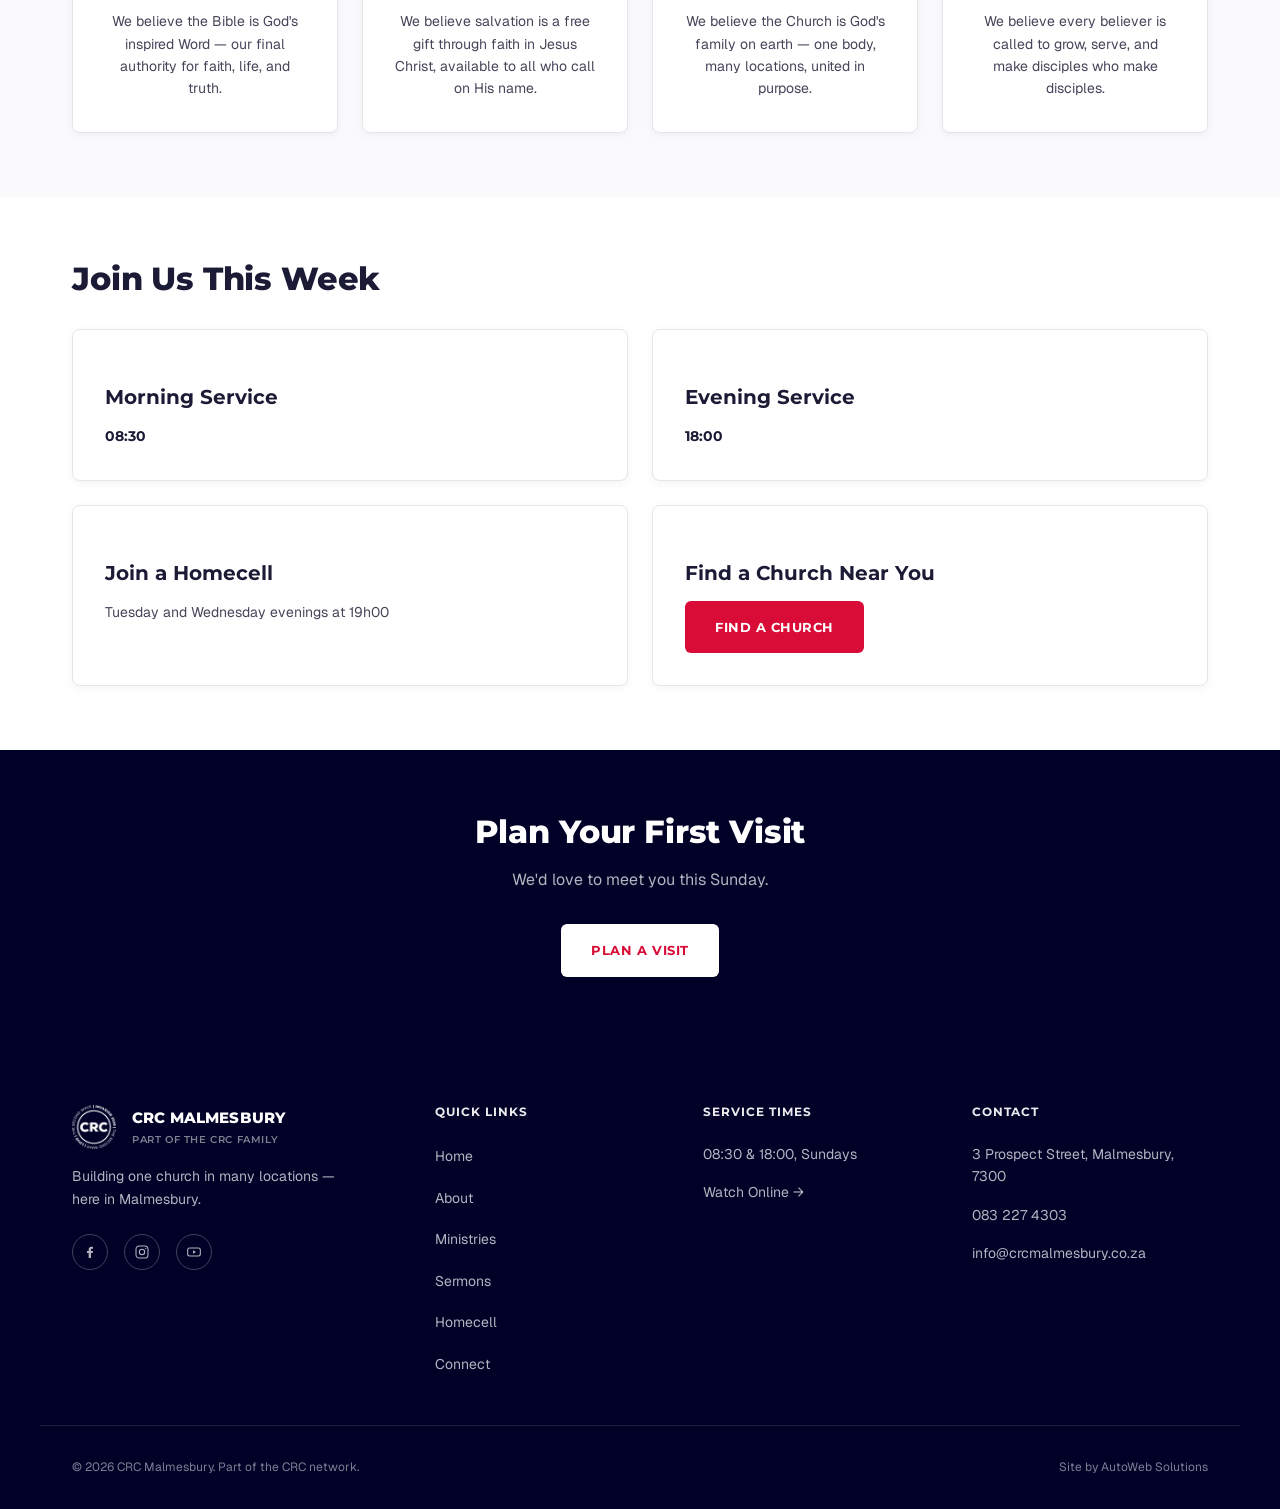
==== commit f23d99f4: "Restyle home hero/welcome and add wave banners to inner pages - Home: banner image now sits under th" ====
--- a/about.html
+++ b/about.html
@@ -1,268 +1,444 @@
 <!doctype html>
 <html lang="en">
-<head>
-<meta charset="UTF-8">
-<meta name="viewport" content="width=device-width, initial-scale=1.0">
-<title>Our Story & Vision — CRC Malmesbury</title>
-<meta name="description" content="CRC Malmesbury is a local expression of the wider CRC family — one church, many locations. Learn our story, vision, and what we believe.">
-<link rel="preconnect" href="https://fonts.googleapis.com">
-<link rel="preconnect" href="https://fonts.gstatic.com" crossorigin>
-<link href="https://fonts.googleapis.com/css2?family=Montserrat:wght@500;600;700;800&family=Geist:wght@400;500;600&display=swap" rel="stylesheet">
-<link rel="icon" href="favicon.ico" sizes="any">
-<link rel="icon" type="image/png" sizes="32x32" href="assets/favicon-32.png">
-<link rel="icon" type="image/png" sizes="512x512" href="assets/favicon-512.png">
-<link rel="apple-touch-icon" href="assets/apple-touch-icon.png">
-<meta name="theme-color" content="#010027">
-<link rel="stylesheet" href="css/style.css">
-</head>
-<body>
-
-<!-- ============================== NAV ============================== -->
-<header class="nav">
-  <div class="container nav__inner">
-    <a href="index.html" class="nav__brand">
-      <img class="nav__logo" src="assets/logo-badge.png" alt="" width="44" height="44">
-      <span>
-        <span class="nav__brand-name">CRC MALMESBURY</span>
-        <span class="nav__brand-tag">Part of the CRC Family</span>
-      </span>
-    </a>
-    <nav class="nav__links" aria-label="Primary">
-      <a href="index.html" class="nav__link">Home</a>
-      <a href="about.html" class="nav__link is-active">About</a>
-      <a href="ministries.html" class="nav__link">Ministries</a>
-      <a href="sermons.html" class="nav__link">Sermons</a>
-      <a href="homecell.html" class="nav__link">Homecell</a>
-      <a href="connect.html" class="nav__link">Connect</a>
-      <a href="connect.html" class="btn btn--pill nav__cta--mobile">Plan a Visit</a>
-    </nav>
-    <a href="connect.html" class="btn btn--pill nav__cta">Plan a Visit</a>
-    <button class="nav__toggle" aria-label="Toggle menu" aria-expanded="false">
-      <span></span><span></span><span></span>
-    </button>
-  </div>
-</header>
-
-<main>
-
-  <!-- ============================== BANNER ============================== -->
-  <section class="banner">
-    <div class="container">
-      <h1>Our Story &amp; Vision</h1>
-      <p class="lede">Part of the CRC family — building one church in many locations.</p>
-    </div>
-  </section>
-
-  <!-- ============================== OUR STORY ============================== -->
-  <!-- Adapted from CRC Worcester about page (same CRC family, AutoWeb-owned copy) -->
-  <section class="section">
-    <div class="container two-col">
-      <div>
-        <h2>Where It All Began</h2>
-        <p class="stack-3">Christian Revival Church was founded by Pastor At Boshoff with a single, burning conviction: that the local church is the hope of the world. What started as one congregation grew into a family of churches spanning South Africa and beyond, each one rooted in the same vision: building one church in many locations.</p>
-        <p class="stack-2">The heart of CRC has never changed. It is a church that goes after people: the lost, the broken, the searching. A church that believes love is not just a feeling but a force that can invade communities and change them from the inside out.</p>
-        <p class="stack-2">CRC Malmesbury carries that same DNA into the Swartland. We are not just another church in Malmesbury. We are part of a wave of love that is touching cities across the nation, and we believe the best is still ahead.</p>
+  <head>
+    <meta charset="UTF-8" />
+    <meta name="viewport" content="width=device-width, initial-scale=1.0" />
+    <title>Our Story & Vision — CRC Malmesbury</title>
+    <meta
+      name="description"
+      content="CRC Malmesbury is a local expression of the wider CRC family — one church, many locations. Learn our story, vision, and what we believe."
+    />
+    <link rel="preconnect" href="https://fonts.googleapis.com" />
+    <link rel="preconnect" href="https://fonts.gstatic.com" crossorigin />
+    <link
+      href="https://fonts.googleapis.com/css2?family=Montserrat:wght@300;500;600;700;800&family=Geist:wght@400;500;600&display=swap"
+      rel="stylesheet"
+    />
+    <link rel="icon" href="favicon.ico" sizes="any" />
+    <link
+      rel="icon"
+      type="image/png"
+      sizes="32x32"
+      href="assets/favicon-32.png"
+    />
+    <link
+      rel="icon"
+      type="image/png"
+      sizes="512x512"
+      href="assets/favicon-512.png"
+    />
+    <link rel="apple-touch-icon" href="assets/apple-touch-icon.png" />
+    <meta name="theme-color" content="#010027" />
+    <link rel="stylesheet" href="css/style.css" />
+  </head>
+  <body>
+    <!-- ============================== NAV ============================== -->
+    <header class="nav">
+      <div class="container nav__inner">
+        <a href="index.html" class="nav__brand">
+          <img
+            class="nav__logo"
+            src="assets/logo-badge.png"
+            alt=""
+            width="44"
+            height="44"
+          />
+          <span>
+            <span class="nav__brand-name">CRC MALMESBURY</span>
+            <span class="nav__brand-tag">Part of the CRC Family</span>
+          </span>
+        </a>
+        <nav class="nav__links" aria-label="Primary">
+          <a href="index.html" class="nav__link">Home</a>
+          <a href="about.html" class="nav__link is-active">About</a>
+          <a href="ministries.html" class="nav__link">Ministries</a>
+          <a href="sermons.html" class="nav__link">Sermons</a>
+          <a href="homecell.html" class="nav__link">Homecell</a>
+          <a href="connect.html" class="nav__link">Connect</a>
+          <a href="connect.html" class="btn btn--pill nav__cta--mobile"
+            >Plan a Visit</a
+          >
+        </nav>
+        <a href="connect.html" class="btn btn--pill nav__cta">Plan a Visit</a>
+        <button
+          class="nav__toggle"
+          aria-label="Toggle menu"
+          aria-expanded="false"
+        >
+          <span></span><span></span><span></span>
+        </button>
       </div>
-      <figure class="quote">
-        <blockquote>
-          <p>&ldquo;We are building one church in many locations, a church that wins the lost at any cost, mends the nets, and releases every member for ministry.&rdquo;</p>
-        </blockquote>
-        <figcaption>CRC Vision Statement</figcaption>
-      </figure>
-    </div>
-  </section>
-
-  <!-- ============================== MISSION / VISION / VALUES ============================== -->
-  <!-- Neutral styling for now — colour treatment to be discussed with client -->
-  <section class="section section--muted">
-    <div class="container">
-      <div class="section-head section-head--center">
-        <h2>Mission, Vision &amp; Values</h2>
+    </header>
+
+    <main>
+      <!-- ============================== BANNER ============================== -->
+      <section class="banner banner--waves">
+        <!-- Wave-band background (assets/images/banner-waves.svg) nods to the
+         2026 "Invasion: The Second Wave" theme -->
+        <div class="container">
+          <img
+            class="banner__badge"
+            src="assets/2026-invasion-badge-light.png"
+            alt=""
+            aria-hidden="true"
+          />
+          <h1 class="banner__title">
+            <span class="banner__title-bold">Our Story</span>
+            <span class="banner__title-light">&amp; Vision</span>
+          </h1>
+          <p class="lede">
+            Part of the CRC family. Building one church in many locations.
+          </p>
+        </div>
+      </section>
+
+      <!-- ============================== OUR STORY ============================== -->
+      <!-- Adapted from CRC Worcester about page (same CRC family, AutoWeb-owned copy) -->
+      <section class="section">
+        <div class="container two-col">
+          <div>
+            <h2>Where It All Began</h2>
+            <p class="stack-3">
+              Christian Revival Church was founded by Pastor At Boshoff with a
+              single, burning conviction: that the local church is the hope of
+              the world. What started as one congregation grew into a family of
+              churches spanning South Africa and beyond, each one rooted in the
+              same vision: building one church in many locations.
+            </p>
+            <p class="stack-2">
+              The heart of CRC has never changed. It is a church that goes after
+              people: the lost, the broken, the searching. A church that
+              believes love is not just a feeling but a force that can invade
+              communities and change them from the inside out.
+            </p>
+            <p class="stack-2">
+              CRC Malmesbury carries that same DNA into the Swartland. We are
+              not just another church in Malmesbury. We are part of a wave of
+              love that is touching cities across the nation, and we believe the
+              best is still ahead.
+            </p>
+          </div>
+          <figure class="quote">
+            <blockquote>
+              <p>
+                &ldquo;We are building one church in many locations, a church
+                that wins the lost at any cost, mends the nets, and releases
+                every member for ministry.&rdquo;
+              </p>
+            </blockquote>
+            <figcaption>CRC Vision Statement</figcaption>
+          </figure>
+        </div>
+      </section>
+
+      <!-- ============================== MISSION / VISION / VALUES ============================== -->
+      <!-- Neutral styling for now — colour treatment to be discussed with client -->
+      <section class="section section--muted">
+        <div class="container">
+          <div class="section-head section-head--center">
+            <h2>Mission, Vision &amp; Values</h2>
+          </div>
+          <div class="grid grid--3">
+            <div class="card value-card">
+              <span class="eyebrow">Mission</span>
+              <h3>To win the lost at any cost.</h3>
+              <p class="stack-2">
+                This is not a slogan. It is a way of life. We exist to reach
+                people who are far from God and bring them into a living
+                relationship with Jesus Christ. Every service, every homecell,
+                every act of kindness is an expression of this mission.
+              </p>
+            </div>
+            <div class="card value-card">
+              <span class="eyebrow">Vision</span>
+              <h3>Building one church in many locations.</h3>
+              <p class="stack-2">
+                We are not a collection of independent congregations. We are one
+                church, expressed in many cities and communities. CRC Malmesbury
+                is one expression of that vision in the Swartland, connected to
+                a global family that believes together we do more.
+              </p>
+            </div>
+            <div class="card value-card">
+              <span class="eyebrow">Values</span>
+              <h3>Fuelled by the love of God.</h3>
+              <p class="stack-2">
+                Love is not one of our values. It is the engine of everything we
+                do. We train and release every member for ministry, care for our
+                community, evangelise the lost, and disciple those who believe.
+                An outreach into new territory, every single week.
+              </p>
+            </div>
+          </div>
+          <figure class="quote quote--center">
+            <blockquote>
+              <p>
+                &ldquo;A new command I give you: Love one another. As I have
+                loved you, so you must love one another. By this everyone will
+                know that you are my disciples, if you love one another.&rdquo;
+              </p>
+            </blockquote>
+            <figcaption>John 13:34&ndash;35</figcaption>
+          </figure>
+        </div>
+      </section>
+
+      <!-- ============================== LEADERSHIP ============================== -->
+      <section class="section">
+        <div class="container">
+          <div class="two-col">
+            <img
+              class="leader__photo two-col__media"
+              src="assets/images/pastor-at-boshoff.jpg"
+              alt="Pastor At Boshoff preaching on stage"
+              width="1600"
+              height="1067"
+              loading="lazy"
+            />
+            <div>
+              <span class="eyebrow">Founding Senior Pastor</span>
+              <h2>Pastor At Boshoff</h2>
+              <p class="text-muted" style="margin-top: var(--space-1)">
+                Senior Pastor &amp; Founder, Christian Revival Church
+              </p>
+              <p class="stack-3">
+                Pastor At Boshoff is the founding senior pastor of Christian
+                Revival Church and the central voice of the CRC movement. His
+                life&rsquo;s mission is simple and uncompromising: to win the
+                lost at any cost. Under his leadership, CRC has grown from a
+                single congregation into a family of churches planted across
+                South Africa and internationally.
+              </p>
+              <p class="stack-2">
+                Pastor At&rsquo;s teaching is bold, practical, and always
+                anchored in Scripture. His mandate to mend the nets, train every
+                member, and release them into ministry has shaped the DNA of
+                every CRC campus, including Malmesbury. His vision of &ldquo;one
+                church in many locations&rdquo; is not just an organisational
+                strategy; it is a spiritual conviction that the local church,
+                when it moves in unity, can change nations.
+              </p>
+              <p class="stack-2">
+                Every CRC campus, including Malmesbury, is an extension of that
+                vision. We carry his mandate into our town with the same fire,
+                the same love, and the same belief that the best is still ahead.
+              </p>
+            </div>
+          </div>
+
+          <!-- Local pastor bio pending from client -->
+          <div class="two-col two-col--reverse leader">
+            <img
+              class="leader__photo leader__photo--portrait two-col__media"
+              src="assets/images/ps-wimpie.jpg"
+              alt="Pastor Wimpie Taute preaching at CRC Malmesbury"
+              width="1280"
+              height="1528"
+              loading="lazy"
+            />
+            <div>
+              <span class="eyebrow">Our Local Leadership</span>
+              <h2>Pastor Wimpie Taute</h2>
+              <p class="text-muted" style="margin-top: var(--space-1)">
+                Lead Pastor, CRC Malmesbury
+              </p>
+              <p class="stack-3">
+                [Short leadership bio placeholder — a few lines on his heart for
+                the local church and community.]
+              </p>
+            </div>
+          </div>
+        </div>
+      </section>
+
+      <!-- ============================== WHAT WE BELIEVE ============================== -->
+      <!-- Draft doctrine wording per brief Section 6 — worth the client's sign-off, not a missing-info gap -->
+      <section class="section section--muted">
+        <div class="container">
+          <div class="section-head">
+            <h2>The Heart Behind What We Do</h2>
+          </div>
+          <div class="grid grid--4">
+            <div class="card card--accent card--center">
+              <h3>The Bible</h3>
+              <p>
+                We believe the Bible is God's inspired Word — our final
+                authority for faith, life, and truth.
+              </p>
+            </div>
+            <div class="card card--accent card--center">
+              <h3>Salvation</h3>
+              <p>
+                We believe salvation is a free gift through faith in Jesus
+                Christ, available to all who call on His name.
+              </p>
+            </div>
+            <div class="card card--accent card--center">
+              <h3>The Church</h3>
+              <p>
+                We believe the Church is God's family on earth — one body, many
+                locations, united in purpose.
+              </p>
+            </div>
+            <div class="card card--accent card--center">
+              <h3>Discipleship</h3>
+              <p>
+                We believe every believer is called to grow, serve, and make
+                disciples who make disciples.
+              </p>
+            </div>
+          </div>
+        </div>
+      </section>
+
+      <!-- ============================== SERVICE TIMES ============================== -->
+      <section class="section">
+        <div class="container">
+          <div class="section-head">
+            <h2>Join Us This Week</h2>
+          </div>
+          <div class="grid grid--2">
+            <div class="card">
+              <h3>Morning Service</h3>
+              <p class="card__value">08:30</p>
+            </div>
+            <div class="card">
+              <h3>Evening Service</h3>
+              <p class="card__value">18:00</p>
+            </div>
+            <a href="homecell.html" class="card card--title-link">
+              <h3>Join a Homecell</h3>
+              <p class="stack-1">Tuesday and Wednesday evenings at 19h00</p>
+            </a>
+            <div class="card">
+              <h3>Find a Church Near You</h3>
+              <a
+                href="https://crcchurch.com/churches"
+                class="btn btn--primary stack-2"
+                target="_blank"
+                rel="noopener"
+                >Find a Church</a
+              >
+            </div>
+          </div>
+        </div>
+      </section>
+
+      <!-- ============================== CTA ============================== -->
+      <section class="cta-banner">
+        <div class="container">
+          <h2>Plan Your First Visit</h2>
+          <p>We'd love to meet you this Sunday.</p>
+          <div class="btn-row">
+            <a href="connect.html" class="btn btn--light btn--light-invert"
+              >Plan a Visit</a
+            >
+          </div>
+        </div>
+      </section>
+    </main>
+
+    <!-- ============================== FOOTER ============================== -->
+    <footer class="footer">
+      <div class="container footer__grid">
+        <div class="footer__col footer__brand">
+          <a href="index.html" class="nav__brand">
+            <img
+              class="nav__logo"
+              src="assets/logo-badge.png"
+              alt=""
+              width="44"
+              height="44"
+            />
+            <span>
+              <span class="nav__brand-name">CRC MALMESBURY</span>
+              <span class="nav__brand-tag">Part of the CRC Family</span>
+            </span>
+          </a>
+          <p>Building one church in many locations — here in Malmesbury.</p>
+          <!-- Social channels unconfirmed — see brief Section 7 -->
+          <div class="footer__social">
+            <a href="#" aria-label="Facebook"
+              ><svg
+                width="16"
+                height="16"
+                viewBox="0 0 24 24"
+                fill="currentColor"
+              >
+                <path
+                  d="M13.5 21v-7.5h2.5l.5-3h-3V8.5c0-.9.3-1.5 1.6-1.5H16.5V4.2C16.2 4.1 15.2 4 14 4c-2.4 0-4 1.5-4 4.2V10.5H7.5v3H10V21h3.5z"
+                /></svg
+            ></a>
+            <a href="#" aria-label="Instagram"
+              ><svg
+                width="16"
+                height="16"
+                viewBox="0 0 24 24"
+                fill="none"
+                stroke="currentColor"
+                stroke-width="1.6"
+              >
+                <rect x="3" y="3" width="18" height="18" rx="5" />
+                <circle cx="12" cy="12" r="4" />
+                <circle
+                  cx="17.5"
+                  cy="6.5"
+                  r="1"
+                  fill="currentColor"
+                  stroke="none"
+                /></svg
+            ></a>
+            <a href="#" aria-label="YouTube"
+              ><svg
+                width="16"
+                height="16"
+                viewBox="0 0 24 24"
+                fill="none"
+                stroke="currentColor"
+                stroke-width="1.6"
+              >
+                <rect x="2.5" y="6" width="19" height="12" rx="3" />
+                <path
+                  d="M10.5 9.5v5l4.5-2.5-4.5-2.5z"
+                  fill="currentColor"
+                  stroke="none"
+                /></svg
+            ></a>
+          </div>
+        </div>
+        <div class="footer__col">
+          <h3>Quick Links</h3>
+          <ul>
+            <li><a href="index.html">Home</a></li>
+            <li><a href="about.html">About</a></li>
+            <li><a href="ministries.html">Ministries</a></li>
+            <li><a href="sermons.html">Sermons</a></li>
+            <li><a href="homecell.html">Homecell</a></li>
+            <li><a href="connect.html">Connect</a></li>
+          </ul>
+        </div>
+        <div class="footer__col">
+          <h3>Service Times</h3>
+          <p>08:30 &amp; 18:00, Sundays</p>
+          <p><a href="sermons.html">Watch Online →</a></p>
+        </div>
+        <div class="footer__col">
+          <h3>Contact</h3>
+          <p>3 Prospect Street, Malmesbury, 7300</p>
+          <p>083 227 4303</p>
+          <p>
+            <a href="mailto:info@crcmalmesbury.co.za"
+              >info@crcmalmesbury.co.za</a
+            >
+          </p>
+        </div>
       </div>
-      <div class="grid grid--3">
-        <div class="card value-card">
-          <span class="eyebrow">Mission</span>
-          <h3>To win the lost at any cost.</h3>
-          <p class="stack-2">This is not a slogan. It is a way of life. We exist to reach people who are far from God and bring them into a living relationship with Jesus Christ. Every service, every homecell, every act of kindness is an expression of this mission.</p>
-        </div>
-        <div class="card value-card">
-          <span class="eyebrow">Vision</span>
-          <h3>Building one church in many locations.</h3>
-          <p class="stack-2">We are not a collection of independent congregations. We are one church, expressed in many cities and communities. CRC Malmesbury is one expression of that vision in the Swartland, connected to a global family that believes together we do more.</p>
-        </div>
-        <div class="card value-card">
-          <span class="eyebrow">Values</span>
-          <h3>Fuelled by the love of God.</h3>
-          <p class="stack-2">Love is not one of our values. It is the engine of everything we do. We train and release every member for ministry, care for our community, evangelise the lost, and disciple those who believe. An outreach into new territory, every single week.</p>
-        </div>
+      <div class="container footer__bottom">
+        <p>© 2026 CRC Malmesbury. Part of the CRC network.</p>
+        <p>Site by AutoWeb Solutions</p>
       </div>
-      <figure class="quote quote--center">
-        <blockquote>
-          <p>&ldquo;A new command I give you: Love one another. As I have loved you, so you must love one another. By this everyone will know that you are my disciples, if you love one another.&rdquo;</p>
-        </blockquote>
-        <figcaption>John 13:34&ndash;35</figcaption>
-      </figure>
-    </div>
-  </section>
-
-  <!-- ============================== LEADERSHIP ============================== -->
-  <section class="section">
-    <div class="container">
-      <div class="two-col">
-        <img
-          class="leader__photo two-col__media"
-          src="assets/images/pastor-at-boshoff.jpg"
-          alt="Pastor At Boshoff preaching on stage"
-          width="1600"
-          height="1067"
-          loading="lazy"
-        >
-        <div>
-          <span class="eyebrow">Founding Senior Pastor</span>
-          <h2>Pastor At Boshoff</h2>
-          <p class="text-muted" style="margin-top: var(--space-1);">Senior Pastor &amp; Founder, Christian Revival Church</p>
-          <p class="stack-3">Pastor At Boshoff is the founding senior pastor of Christian Revival Church and the central voice of the CRC movement. His life&rsquo;s mission is simple and uncompromising: to win the lost at any cost. Under his leadership, CRC has grown from a single congregation into a family of churches planted across South Africa and internationally.</p>
-          <p class="stack-2">Pastor At&rsquo;s teaching is bold, practical, and always anchored in Scripture. His mandate to mend the nets, train every member, and release them into ministry has shaped the DNA of every CRC campus, including Malmesbury. His vision of &ldquo;one church in many locations&rdquo; is not just an organisational strategy; it is a spiritual conviction that the local church, when it moves in unity, can change nations.</p>
-          <p class="stack-2">Every CRC campus, including Malmesbury, is an extension of that vision. We carry his mandate into our town with the same fire, the same love, and the same belief that the best is still ahead.</p>
-        </div>
-      </div>
-
-      <!-- Local pastor bio pending from client -->
-      <div class="two-col two-col--reverse leader">
-        <img
-          class="leader__photo leader__photo--portrait two-col__media"
-          src="assets/images/ps-wimpie.jpg"
-          alt="Pastor Wimpie Taute preaching at CRC Malmesbury"
-          width="1280"
-          height="1528"
-          loading="lazy"
-        >
-        <div>
-          <span class="eyebrow">Our Local Leadership</span>
-          <h2>Pastor Wimpie Taute</h2>
-          <p class="text-muted" style="margin-top: var(--space-1);">Lead Pastor, CRC Malmesbury</p>
-          <p class="stack-3">[Short leadership bio placeholder — a few lines on his heart for the local church and community.]</p>
-        </div>
-      </div>
-    </div>
-  </section>
-
-  <!-- ============================== WHAT WE BELIEVE ============================== -->
-  <!-- Draft doctrine wording per brief Section 6 — worth the client's sign-off, not a missing-info gap -->
-  <section class="section section--muted">
-    <div class="container">
-      <div class="section-head">
-        <h2>The Heart Behind What We Do</h2>
-      </div>
-      <div class="grid grid--4">
-        <div class="card card--accent card--center">
-          <h3>The Bible</h3>
-          <p>We believe the Bible is God's inspired Word — our final authority for faith, life, and truth.</p>
-        </div>
-        <div class="card card--accent card--center">
-          <h3>Salvation</h3>
-          <p>We believe salvation is a free gift through faith in Jesus Christ, available to all who call on His name.</p>
-        </div>
-        <div class="card card--accent card--center">
-          <h3>The Church</h3>
-          <p>We believe the Church is God's family on earth — one body, many locations, united in purpose.</p>
-        </div>
-        <div class="card card--accent card--center">
-          <h3>Discipleship</h3>
-          <p>We believe every believer is called to grow, serve, and make disciples who make disciples.</p>
-        </div>
-      </div>
-    </div>
-  </section>
-
-  <!-- ============================== SERVICE TIMES ============================== -->
-  <section class="section">
-    <div class="container">
-      <div class="section-head">
-        <h2>Join Us This Week</h2>
-      </div>
-      <div class="grid grid--2">
-        <div class="card">
-          <h3>Morning Service</h3>
-          <p class="card__value">08:30</p>
-        </div>
-        <div class="card">
-          <h3>Evening Service</h3>
-          <p class="card__value">18:00</p>
-        </div>
-        <a href="homecell.html" class="card card--title-link">
-          <h3>Join a Homecell</h3>
-          <p class="stack-1">Tuesday and Wednesday evenings at 19h00</p>
-        </a>
-        <div class="card">
-          <h3>Find a Church Near You</h3>
-          <a href="https://crcchurch.com/churches" class="btn btn--primary stack-2" target="_blank" rel="noopener">Find a Church</a>
-        </div>
-      </div>
-    </div>
-  </section>
-
-  <!-- ============================== CTA ============================== -->
-  <section class="cta-banner">
-    <div class="container">
-      <h2>Plan Your First Visit</h2>
-      <p>We'd love to meet you this Sunday.</p>
-      <div class="btn-row">
-        <a href="connect.html" class="btn btn--light btn--light-invert">Plan a Visit</a>
-      </div>
-    </div>
-  </section>
-
-</main>
-
-<!-- ============================== FOOTER ============================== -->
-<footer class="footer">
-  <div class="container footer__grid">
-    <div class="footer__col footer__brand">
-      <a href="index.html" class="nav__brand">
-        <img class="nav__logo" src="assets/logo-badge.png" alt="" width="44" height="44">
-        <span>
-          <span class="nav__brand-name">CRC MALMESBURY</span>
-          <span class="nav__brand-tag">Part of the CRC Family</span>
-        </span>
-      </a>
-      <p>Building one church in many locations — here in Malmesbury.</p>
-      <!-- Social channels unconfirmed — see brief Section 7 -->
-      <div class="footer__social">
-        <a href="#" aria-label="Facebook"><svg width="16" height="16" viewBox="0 0 24 24" fill="currentColor"><path d="M13.5 21v-7.5h2.5l.5-3h-3V8.5c0-.9.3-1.5 1.6-1.5H16.5V4.2C16.2 4.1 15.2 4 14 4c-2.4 0-4 1.5-4 4.2V10.5H7.5v3H10V21h3.5z"/></svg></a>
-        <a href="#" aria-label="Instagram"><svg width="16" height="16" viewBox="0 0 24 24" fill="none" stroke="currentColor" stroke-width="1.6"><rect x="3" y="3" width="18" height="18" rx="5"/><circle cx="12" cy="12" r="4"/><circle cx="17.5" cy="6.5" r="1" fill="currentColor" stroke="none"/></svg></a>
-        <a href="#" aria-label="YouTube"><svg width="16" height="16" viewBox="0 0 24 24" fill="none" stroke="currentColor" stroke-width="1.6"><rect x="2.5" y="6" width="19" height="12" rx="3"/><path d="M10.5 9.5v5l4.5-2.5-4.5-2.5z" fill="currentColor" stroke="none"/></svg></a>
-      </div>
-    </div>
-    <div class="footer__col">
-      <h3>Quick Links</h3>
-      <ul>
-        <li><a href="index.html">Home</a></li>
-        <li><a href="about.html">About</a></li>
-        <li><a href="ministries.html">Ministries</a></li>
-        <li><a href="sermons.html">Sermons</a></li>
-        <li><a href="homecell.html">Homecell</a></li>
-        <li><a href="connect.html">Connect</a></li>
-      </ul>
-    </div>
-    <div class="footer__col">
-      <h3>Service Times</h3>
-      <p>08:30 &amp; 18:00, Sundays</p>
-      <p><a href="sermons.html">Watch Online →</a></p>
-    </div>
-    <div class="footer__col">
-      <h3>Contact</h3>
-      <p>3 Prospect Street, Malmesbury, 7300</p>
-      <p>083 227 4303</p>
-      <p><a href="mailto:info@crcmalmesbury.co.za">info@crcmalmesbury.co.za</a></p>
-    </div>
-  </div>
-  <div class="container footer__bottom">
-    <p>© 2026 CRC Malmesbury. Part of the CRC network.</p>
-    <p>Site by AutoWeb Solutions</p>
-  </div>
-</footer>
-
-<script src="js/main.js"></script>
-</body>
+    </footer>
+
+    <script src="js/main.js"></script>
+  </body>
 </html>
--- a/css/style.css
+++ b/css/style.css
@@ -14,6 +14,10 @@
   --color-border: #E6E5EC;
   --color-muted-bg: #FAFAFC;
   --color-white: #FFFFFF;
+  --color-black: #000000;
+  --color-red-bright: #F30D29;
+  --color-blue: #3314E0;
+  --color-plum: #900046; /* Connect banner — provisional, may change */
 
   /* Secondary accents — use sparingly, never as a primary UI colour */
   --color-purple: #A1159C;
@@ -1050,19 +1054,7 @@
   padding-block: var(--space-6) var(--space-8);
 }
 
-.hero__content {
-  max-width: 620px;
-  margin-bottom: var(--space-4);
-}
-
-.hero__content .lede {
-  margin-top: var(--space-3);
-}
-
-.hero__content .btn-row {
-  margin-top: var(--space-4);
-}
-
+/* Banner first, directly under the nav; heading, lede and buttons below it. */
 .hero__image {
   display: block;
   width: 100%;
@@ -1070,18 +1062,101 @@
   border-radius: var(--radius-card);
 }
 
-/* Desktop: text left, banner right, so the whole hero (incl. banner) sits
-   above the fold. Below 960px it stacks: text + buttons, then banner. */
+.hero__content {
+  margin-top: var(--space-6);
+}
+
+.hero__content .lede {
+  max-width: 720px;
+  margin-top: var(--space-3);
+}
+
+/* Forced line break that only applies on desktop; mobile wraps naturally. */
+.br-desktop {
+  display: none;
+}
+
 @media (min-width: 960px) {
-  .hero__grid {
-    display: grid;
-    grid-template-columns: minmax(0, 5fr) minmax(0, 6fr);
-    gap: var(--space-6);
-    align-items: center;
-  }
-
-  .hero__content {
-    margin-bottom: 0;
+  .br-desktop {
+    display: inline;
+  }
+}
+
+.hero__content .btn-row {
+  margin-top: var(--space-4);
+}
+
+/* ==========================================================================
+   Home — welcome block + quick link cards
+   Desktop: photo (heading overlaid) + copy on the left, 4 cards stacked on
+   the right. Below 860px it stacks and the cards fall back to a 2x2 grid.
+   ========================================================================== */
+
+.welcome {
+  display: grid;
+  grid-template-columns: minmax(0, 2fr) minmax(0, 1fr);
+  gap: var(--space-6);
+}
+
+/* Photo grows to fill any extra height so the column bottoms line up */
+.welcome__main {
+  display: flex;
+  flex-direction: column;
+}
+
+.welcome__media {
+  flex: 1 0 auto;
+  position: relative;
+  aspect-ratio: 16 / 9;
+  border-radius: var(--radius-card);
+  overflow: hidden;
+}
+
+.welcome__media > img,
+.welcome__media > .placeholder {
+  width: 100%;
+  height: 100%;
+  object-fit: cover;
+  border-radius: 0;
+}
+
+/* Navy fade along the bottom keeps the heading readable on any photo */
+.welcome__media::after {
+  content: "";
+  position: absolute;
+  inset: 0;
+  background: linear-gradient(to top, rgba(1, 0, 39, 0.8) 0%, rgba(1, 0, 39, 0) 55%);
+  pointer-events: none;
+}
+
+.welcome__title {
+  position: absolute;
+  left: var(--space-4);
+  right: var(--space-4);
+  bottom: var(--space-4);
+  z-index: 1;
+  color: var(--color-white);
+}
+
+.welcome__links {
+  display: grid;
+  gap: var(--space-3);
+}
+
+@media (max-width: 860px) {
+  .welcome {
+    grid-template-columns: minmax(0, 1fr);
+    gap: var(--space-4);
+  }
+
+  .welcome__links {
+    grid-template-columns: repeat(2, minmax(0, 1fr));
+  }
+}
+
+@media (max-width: 560px) {
+  .welcome__links {
+    grid-template-columns: minmax(0, 1fr);
   }
 }
 
@@ -1132,6 +1207,91 @@
 .banner .lede {
   margin-top: var(--space-2);
   max-width: 640px;
+}
+
+/* Black banner with flowing wave bands (About), ~50% taller than the default.
+   Bold + light stacked title and 2026 badge, after the CRC main site banners. */
+.banner--waves {
+  background: var(--color-black) url("../assets/images/banner-waves.svg") center / cover no-repeat;
+  border-bottom: 0;
+  padding-block: calc(var(--space-6) * 2);
+  /* Inset, rounded card lined up with the page content edges */
+  width: calc(100% - 2 * var(--space-3));
+  max-width: calc(var(--max-width) - 2 * var(--space-4));
+  margin: var(--space-4) auto 0;
+  border-radius: 16px;
+  overflow: hidden;
+}
+
+@media (min-width: 768px) {
+  .banner--waves {
+    width: calc(100% - 2 * var(--space-4));
+  }
+}
+
+.banner--waves .container {
+  position: relative;
+}
+
+/* Colour variants: red (Ministries), purple (Sermons), blue (Homecell),
+   plum (Connect) */
+.banner--waves.banner--red {
+  background-color: var(--color-red-bright);
+}
+
+.banner--waves.banner--purple {
+  background-color: var(--color-purple);
+}
+
+.banner--waves.banner--blue {
+  background-color: var(--color-blue);
+}
+
+.banner--waves.banner--plum {
+  background-color: var(--color-plum);
+}
+
+.banner--waves h1,
+.banner--waves .lede {
+  color: var(--color-white);
+}
+
+.banner__title {
+  text-transform: uppercase;
+  line-height: 1;
+}
+
+.banner__title span {
+  display: block;
+}
+
+.banner__title-light {
+  font-weight: 300;
+}
+
+.banner--waves .lede {
+  margin-top: var(--space-3);
+}
+
+.banner__badge {
+  position: absolute;
+  top: 50%;
+  right: var(--space-4);
+  width: 140px;
+  height: auto;
+  transform: translateY(-50%);
+}
+
+@media (max-width: 768px) {
+  .banner__badge {
+    display: none;
+  }
+}
+
+@media (max-width: 640px) {
+  .banner--waves {
+    padding-block: var(--space-8);
+  }
 }
 
 /* ==========================================================================
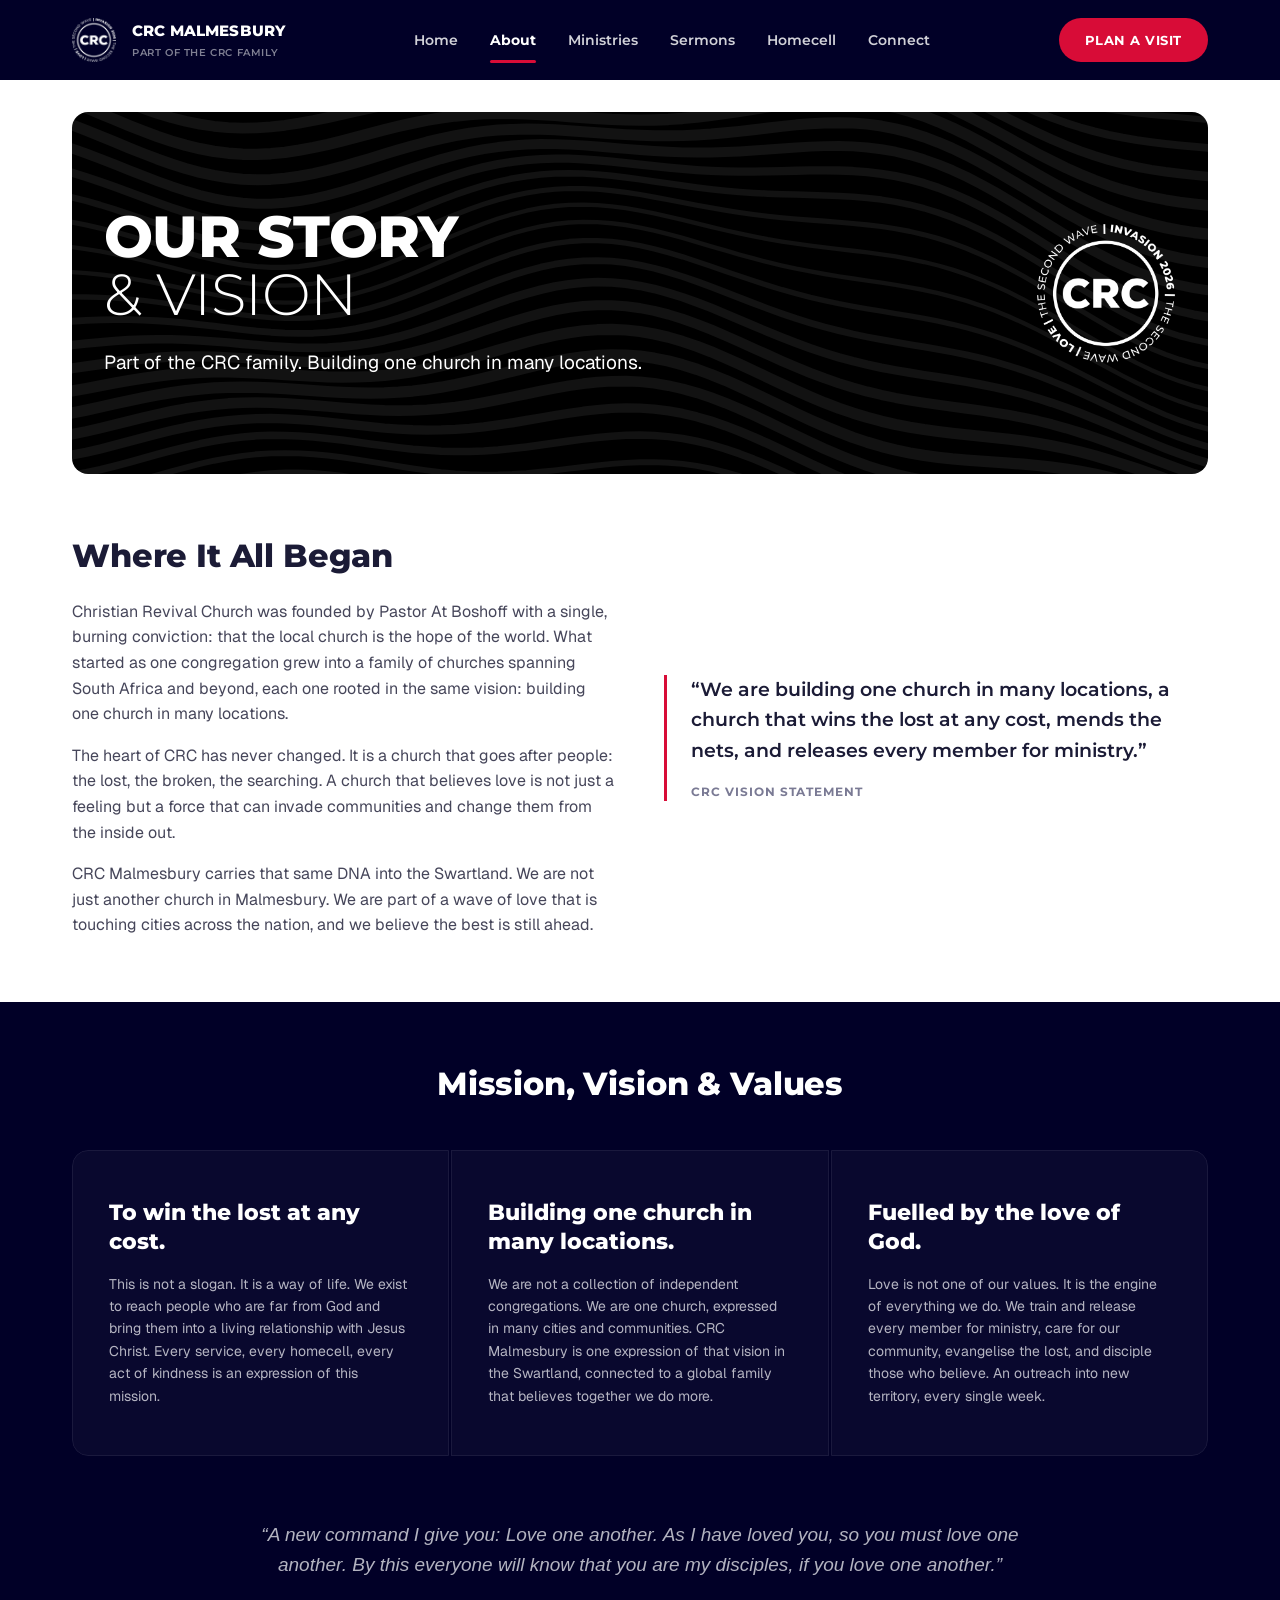
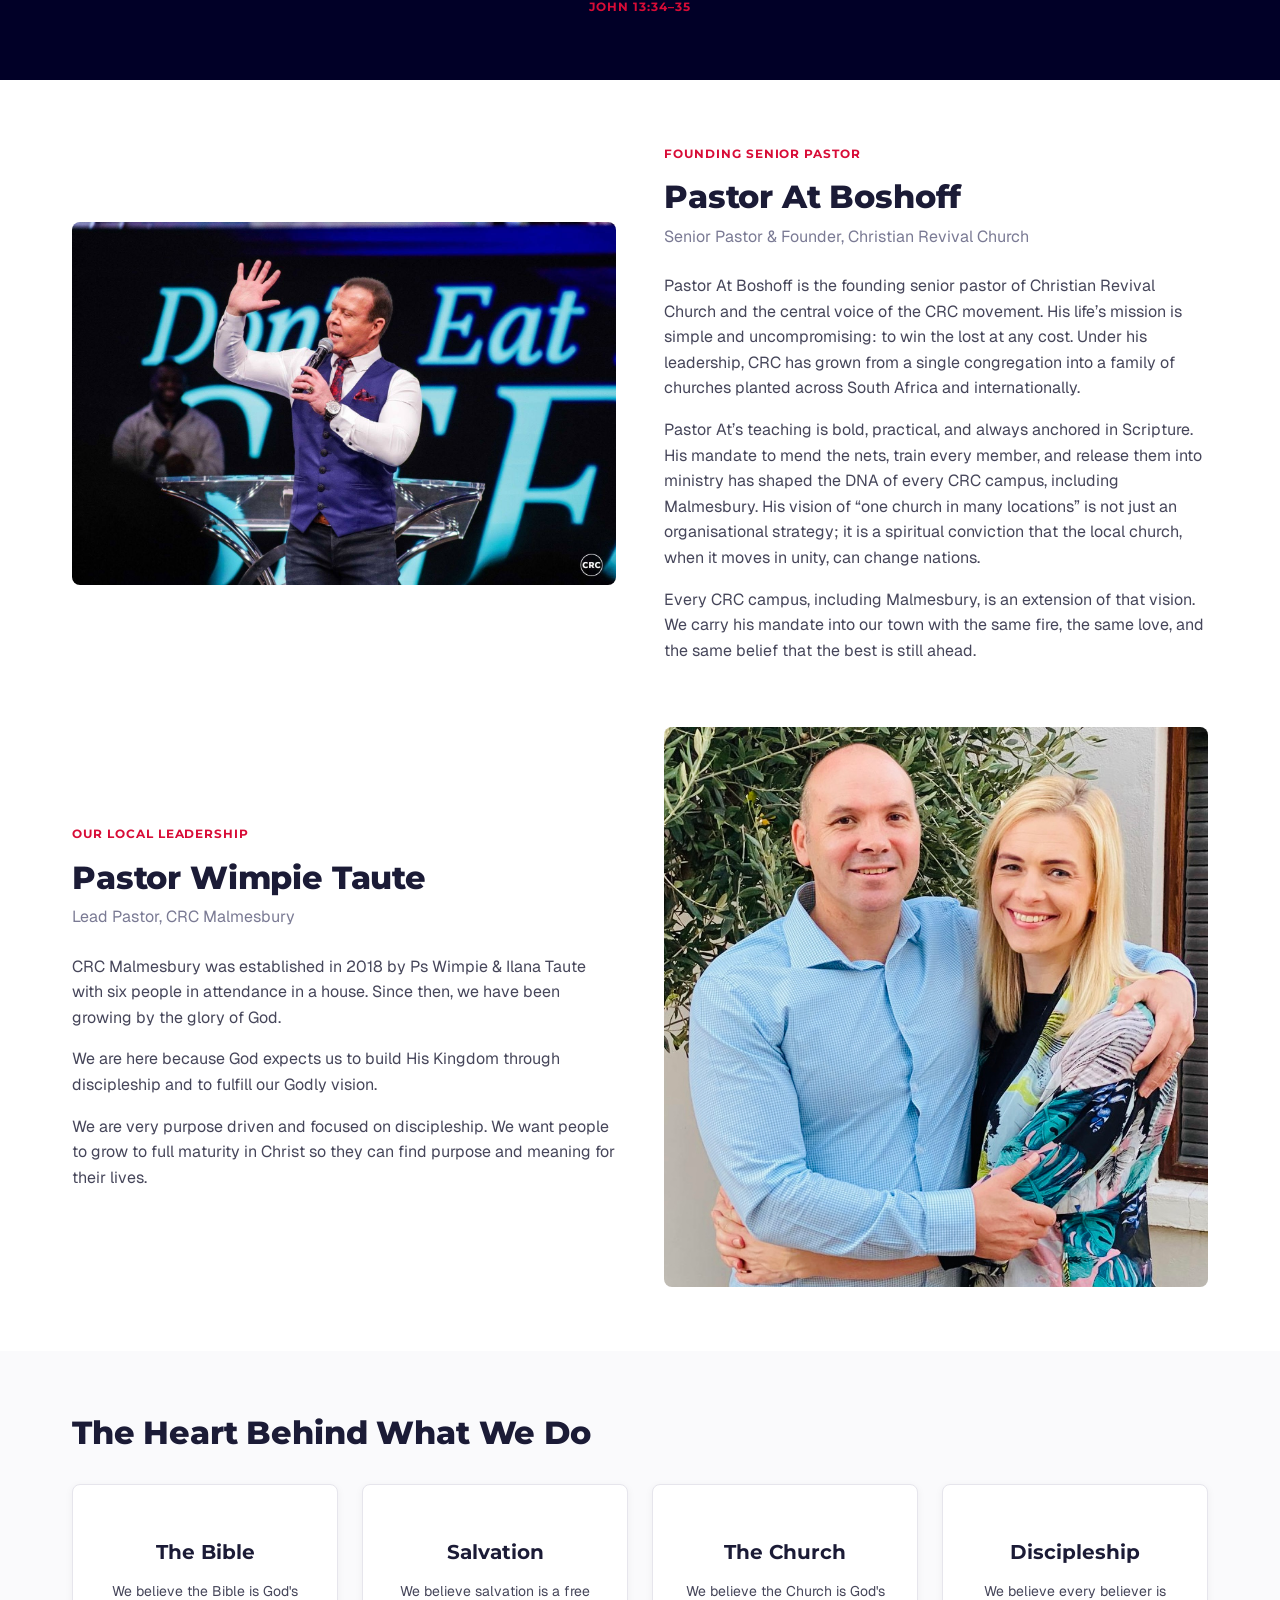
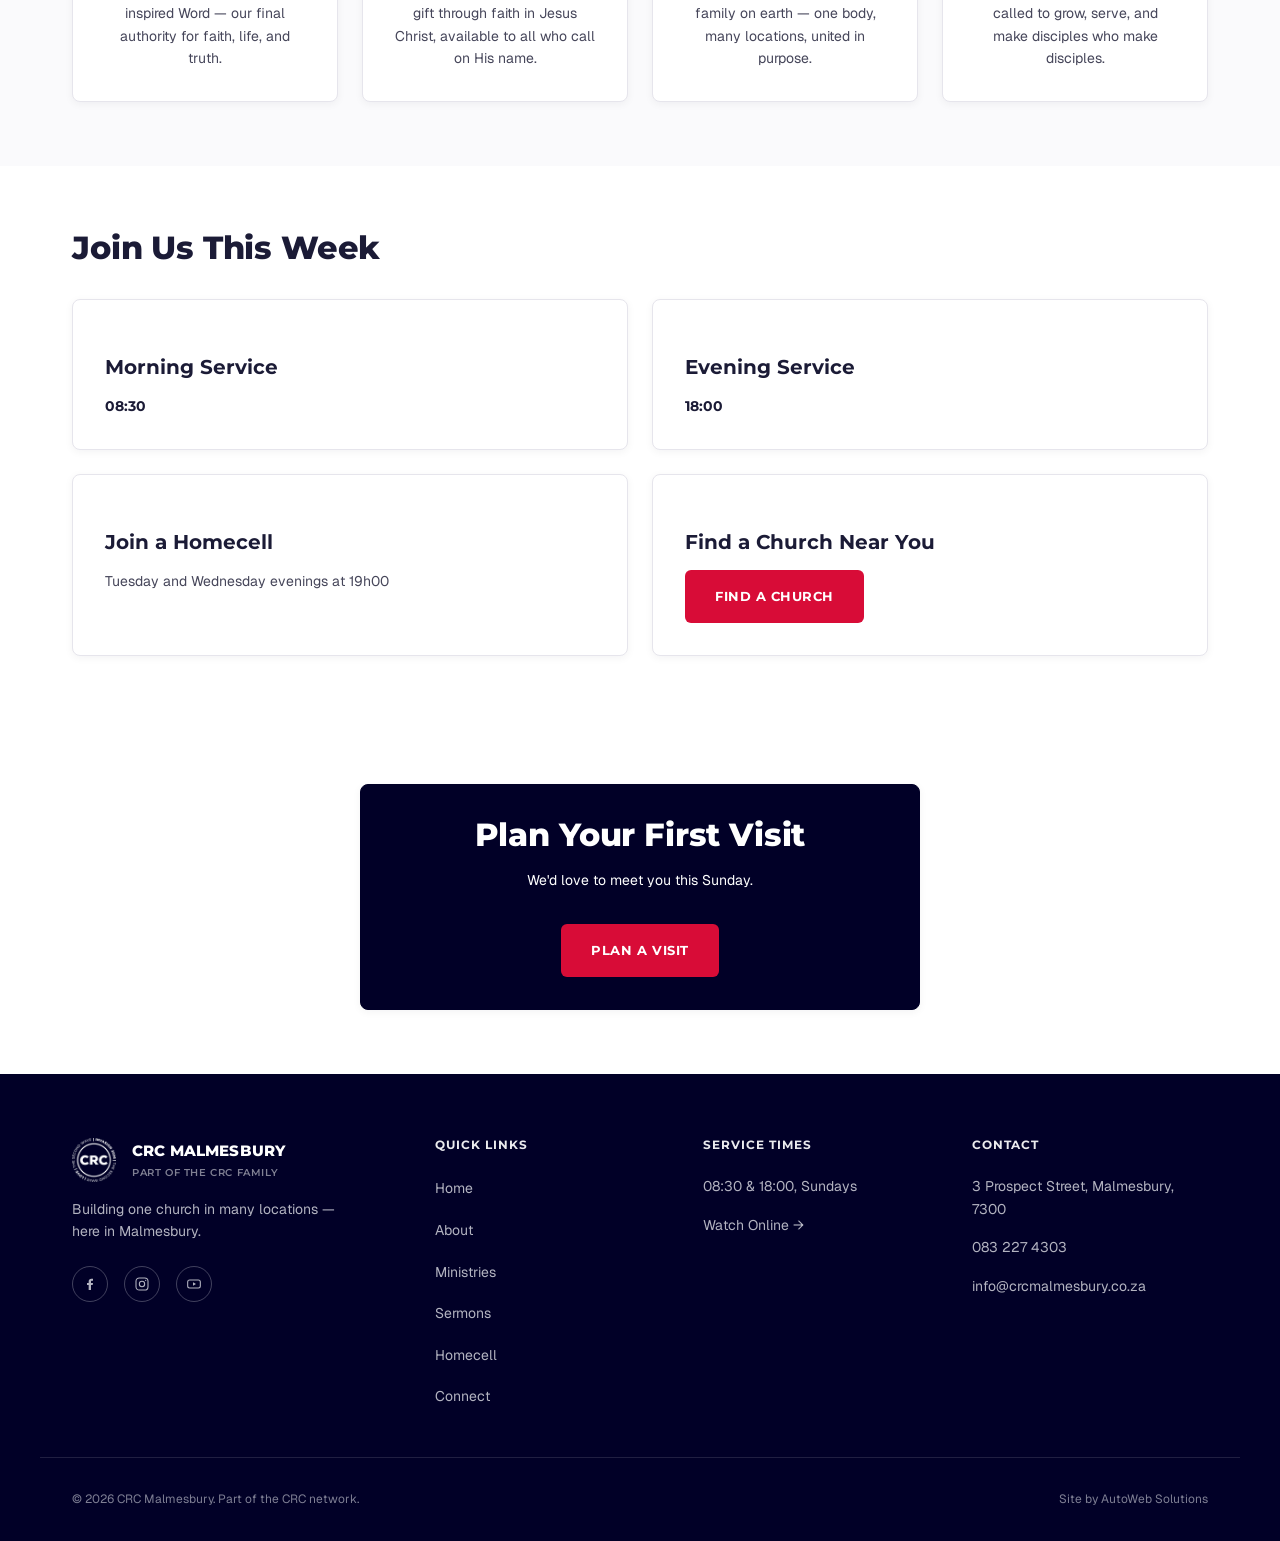
==== commit db8e22b9: "Add client photos, local leadership copy and CTA restyle - About: local leadership bio and photo; Mi" ====
--- a/about.html
+++ b/about.html
@@ -132,15 +132,14 @@
       </section>
 
       <!-- ============================== MISSION / VISION / VALUES ============================== -->
-      <!-- Neutral styling for now — colour treatment to be discussed with client -->
-      <section class="section section--muted">
+      <!-- Navy panel layout after the CRC Worcester site, without numbers or accent colours -->
+      <section class="section section--navy mvv">
         <div class="container">
           <div class="section-head section-head--center">
             <h2>Mission, Vision &amp; Values</h2>
           </div>
-          <div class="grid grid--3">
-            <div class="card value-card">
-              <span class="eyebrow">Mission</span>
+          <div class="mvv__panels">
+            <div class="mvv__panel">
               <h3>To win the lost at any cost.</h3>
               <p class="stack-2">
                 This is not a slogan. It is a way of life. We exist to reach
@@ -149,8 +148,7 @@
                 every act of kindness is an expression of this mission.
               </p>
             </div>
-            <div class="card value-card">
-              <span class="eyebrow">Vision</span>
+            <div class="mvv__panel">
               <h3>Building one church in many locations.</h3>
               <p class="stack-2">
                 We are not a collection of independent congregations. We are one
@@ -159,8 +157,7 @@
                 a global family that believes together we do more.
               </p>
             </div>
-            <div class="card value-card">
-              <span class="eyebrow">Values</span>
+            <div class="mvv__panel">
               <h3>Fuelled by the love of God.</h3>
               <p class="stack-2">
                 Love is not one of our values. It is the engine of everything we
@@ -226,14 +223,13 @@
             </div>
           </div>
 
-          <!-- Local pastor bio pending from client -->
           <div class="two-col two-col--reverse leader">
             <img
               class="leader__photo leader__photo--portrait two-col__media"
-              src="assets/images/ps-wimpie.jpg"
-              alt="Pastor Wimpie Taute preaching at CRC Malmesbury"
-              width="1280"
-              height="1528"
+              src="assets/images/local-leader.jpg"
+              alt="Pastor Wimpie and Ilana Taute"
+              width="918"
+              height="1009"
               loading="lazy"
             />
             <div>
@@ -243,8 +239,18 @@
                 Lead Pastor, CRC Malmesbury
               </p>
               <p class="stack-3">
-                [Short leadership bio placeholder — a few lines on his heart for
-                the local church and community.]
+                CRC Malmesbury was established in 2018 by Ps Wimpie &amp; Ilana
+                Taute with six people in attendance in a house. Since then, we
+                have been growing by the glory of God.
+              </p>
+              <p class="stack-2">
+                We are here because God expects us to build His Kingdom through
+                discipleship and to fulfill our Godly vision.
+              </p>
+              <p class="stack-2">
+                We are very purpose driven and focused on discipleship. We want
+                people to grow to full maturity in Christ so they can find
+                purpose and meaning for their lives.
               </p>
             </div>
           </div>
@@ -306,7 +312,7 @@
               <h3>Evening Service</h3>
               <p class="card__value">18:00</p>
             </div>
-            <a href="homecell.html" class="card card--title-link">
+            <a href="homecell.html" class="card card--accent card--title-link">
               <h3>Join a Homecell</h3>
               <p class="stack-1">Tuesday and Wednesday evenings at 19h00</p>
             </a>
@@ -314,7 +320,7 @@
               <h3>Find a Church Near You</h3>
               <a
                 href="https://crcchurch.com/churches"
-                class="btn btn--primary stack-2"
+                class="btn btn--primary btn--primary-invert btn--on-light stack-2"
                 target="_blank"
                 rel="noopener"
                 >Find a Church</a
@@ -325,14 +331,19 @@
       </section>
 
       <!-- ============================== CTA ============================== -->
-      <section class="cta-banner">
-        <div class="container">
-          <h2>Plan Your First Visit</h2>
-          <p>We'd love to meet you this Sunday.</p>
-          <div class="btn-row">
-            <a href="connect.html" class="btn btn--light btn--light-invert"
-              >Plan a Visit</a
-            >
+      <section class="section">
+        <div class="container">
+          <div
+            class="card card--navy"
+            style="max-width: 560px; margin-inline: auto; text-align: center"
+          >
+            <h2>Plan Your First Visit</h2>
+            <p class="stack-3">We'd love to meet you this Sunday.</p>
+            <div class="btn-row stack-4" style="justify-content: center">
+              <a href="connect.html" class="btn btn--primary btn--primary-invert"
+                >Plan a Visit</a
+              >
+            </div>
           </div>
         </div>
       </section>
--- a/css/style.css
+++ b/css/style.css
@@ -326,6 +326,42 @@
   background: var(--color-red-dark);
 }
 
+/* Red button that flips to white with red text on hover (for coloured backgrounds) */
+.btn--primary-invert:hover,
+.btn--primary-invert:focus-visible {
+  background: var(--color-white);
+  color: var(--color-red);
+}
+
+/* Same flip on a white card: red border keeps the white button visible */
+.btn--on-light:hover,
+.btn--on-light:focus-visible {
+  border-color: var(--color-red);
+}
+
+/* Platform buttons in their brand colours; flip to white on hover like --primary-invert */
+.btn--youtube {
+  background: #FF0000;
+  color: var(--color-white);
+}
+
+.btn--facebook {
+  background: #1877F2;
+  color: var(--color-white);
+}
+
+.btn--youtube:hover,
+.btn--youtube:focus-visible {
+  background: var(--color-white);
+  color: #FF0000;
+}
+
+.btn--facebook:hover,
+.btn--facebook:focus-visible {
+  background: var(--color-white);
+  color: #1877F2;
+}
+
 .btn--outline {
   background: transparent;
   border-color: var(--color-red);
@@ -367,14 +403,15 @@
 
 .btn--pill {
   border-radius: 999px;
+  background: var(--color-red);
+  color: var(--color-white);
+  padding: 10px 24px;
+}
+
+.btn--pill:hover,
+.btn--pill:focus-visible {
   background: var(--color-white);
   color: var(--color-red);
-  padding: 10px 24px;
-}
-
-.btn--pill:hover {
-  background: var(--color-red);
-  color: var(--color-white);
 }
 
 .btn--sm {
@@ -724,6 +761,17 @@
 
 .card--link {
   display: block;
+}
+
+/* CRC navy card with white text — homecell "Don't Know Where to Start?" */
+.card--navy {
+  background: var(--color-navy);
+  border-color: var(--color-navy);
+}
+
+.card--navy h2,
+.card--navy p {
+  color: var(--color-white);
 }
 
 /* Navy hover + zoom, title turns red: home quick links (.card--link), Homecell
@@ -936,6 +984,19 @@
   aspect-ratio: 16 / 7;
 }
 
+/* Real photo in a card — same frame as .placeholder--card-media.
+   Set object-position inline per photo to keep faces in the crop. */
+.card__media {
+  display: block;
+  width: 100%;
+  height: auto;
+  aspect-ratio: 4 / 3;
+  object-fit: cover;
+  border-radius: var(--radius-card);
+  margin-bottom: var(--space-3);
+  background: var(--color-muted-bg);
+}
+
 /* ==========================================================================
    About page — pull quotes, value cards, leadership
    ========================================================================== */
@@ -978,6 +1039,92 @@
 
 .value-card .eyebrow {
   margin-bottom: var(--space-1);
+}
+
+/* About — Mission, Vision & Values on navy: three outlined panels sat side by
+   side with a thin gap, rounded only on the outer corners (after CRC Worcester) */
+.mvv h2,
+.mvv h3 {
+  color: var(--color-white);
+}
+
+.mvv h3 {
+  font-weight: 800;
+  font-size: 1.375rem;
+  line-height: 1.3;
+}
+
+.mvv__panels {
+  display: grid;
+  grid-template-columns: repeat(3, minmax(0, 1fr));
+  gap: 2px;
+  border-radius: 16px;
+  overflow: hidden;
+}
+
+/* Panel + frame colours sampled from the CRC Worcester site */
+.mvv__panel {
+  background-color: #09082E;
+  border: 1px solid #1A193D;
+  padding: var(--space-6) var(--space-5, 36px);
+  transition: background-color 0.3s ease, border-color 0.3s ease;
+}
+
+/* Hover (or .is-in-view on touch): soft blurred glow washes over the panel */
+.mvv__panel:hover,
+.mvv__panel.is-in-view {
+  background-color: #0F0E3A;
+  background-image: radial-gradient(
+    ellipse at 50% 0%,
+    rgba(255, 255, 255, 0.07) 0%,
+    rgba(255, 255, 255, 0) 70%
+  );
+  border-color: #2A2950;
+}
+
+@media (prefers-reduced-motion: reduce) {
+  .mvv__panel {
+    transition: none;
+  }
+}
+
+.mvv__panel:first-child {
+  border-radius: 16px 0 0 16px;
+}
+
+.mvv__panel:last-child {
+  border-radius: 0 16px 16px 0;
+}
+
+@media (max-width: 860px) {
+  .mvv__panel:first-child {
+    border-radius: 16px 16px 0 0;
+  }
+
+  .mvv__panel:last-child {
+    border-radius: 0 0 16px 16px;
+  }
+}
+
+.mvv__panel p {
+  color: var(--color-footer-text);
+  font-size: var(--text-small);
+}
+
+@media (max-width: 860px) {
+  .mvv__panels {
+    grid-template-columns: minmax(0, 1fr);
+  }
+}
+
+.mvv .quote blockquote p {
+  font-style: italic;
+  font-weight: 300;
+  color: var(--color-footer-text);
+}
+
+.mvv .quote figcaption {
+  color: var(--color-red);
 }
 
 .leader + .leader,
@@ -1321,6 +1468,117 @@
 }
 
 /* ==========================================================================
+   Modal (native <dialog>) — Start Serving form
+   ========================================================================== */
+
+.modal {
+  width: min(480px, calc(100% - var(--space-4)));
+  max-height: calc(100% - var(--space-4));
+  margin: auto; /* reset zeroes margins; dialog centres via auto margins */
+  padding: 0;
+  border: 0;
+  border-radius: var(--radius-card);
+  background: var(--color-white);
+  color: var(--color-body);
+  box-shadow: 0 24px 64px rgba(1, 0, 39, 0.35);
+}
+
+.modal::backdrop {
+  background: rgba(1, 0, 39, 0.7);
+}
+
+.modal__form {
+  position: relative;
+  display: grid;
+  gap: var(--space-2);
+  padding: var(--space-4);
+}
+
+.modal__form h2 {
+  color: var(--color-ink);
+  padding-right: var(--space-4);
+}
+
+.modal__lede {
+  font-size: var(--text-small);
+  color: var(--color-muted);
+  margin-bottom: var(--space-1);
+}
+
+.modal__close {
+  position: absolute;
+  top: var(--space-2);
+  right: var(--space-2);
+  width: 40px;
+  height: 40px;
+  font-size: 28px;
+  line-height: 1;
+  color: var(--color-muted);
+  border-radius: var(--radius-btn);
+}
+
+.modal__close:hover,
+.modal__close:focus-visible {
+  color: var(--color-red);
+  background: var(--color-muted-bg);
+}
+
+.field {
+  display: grid;
+  gap: 6px;
+}
+
+.field label {
+  font-family: var(--font-heading);
+  font-weight: 600;
+  font-size: var(--text-small);
+  color: var(--color-ink);
+}
+
+.field__optional {
+  font-weight: 400;
+  color: var(--color-muted);
+}
+
+.field input,
+.field select {
+  width: 100%;
+  min-height: 48px;
+  padding: 12px 14px;
+  border: 1px solid var(--color-border);
+  border-radius: var(--radius-btn);
+  background: var(--color-white);
+  color: var(--color-ink);
+}
+
+.field input:focus,
+.field select:focus {
+  outline: 2px solid var(--color-red);
+  outline-offset: 1px;
+  border-color: var(--color-red);
+}
+
+.field [aria-invalid="true"] {
+  border-color: var(--color-red);
+}
+
+.modal__error {
+  font-size: var(--text-small);
+  color: var(--color-red);
+}
+
+.modal__submit {
+  margin-top: var(--space-1);
+  width: 100%;
+}
+
+@media (max-width: 560px) {
+  .modal__form {
+    padding: var(--space-3);
+  }
+}
+
+/* ==========================================================================
    Utility: dev / build-note comments render nothing — see HTML source
    ========================================================================== */
 
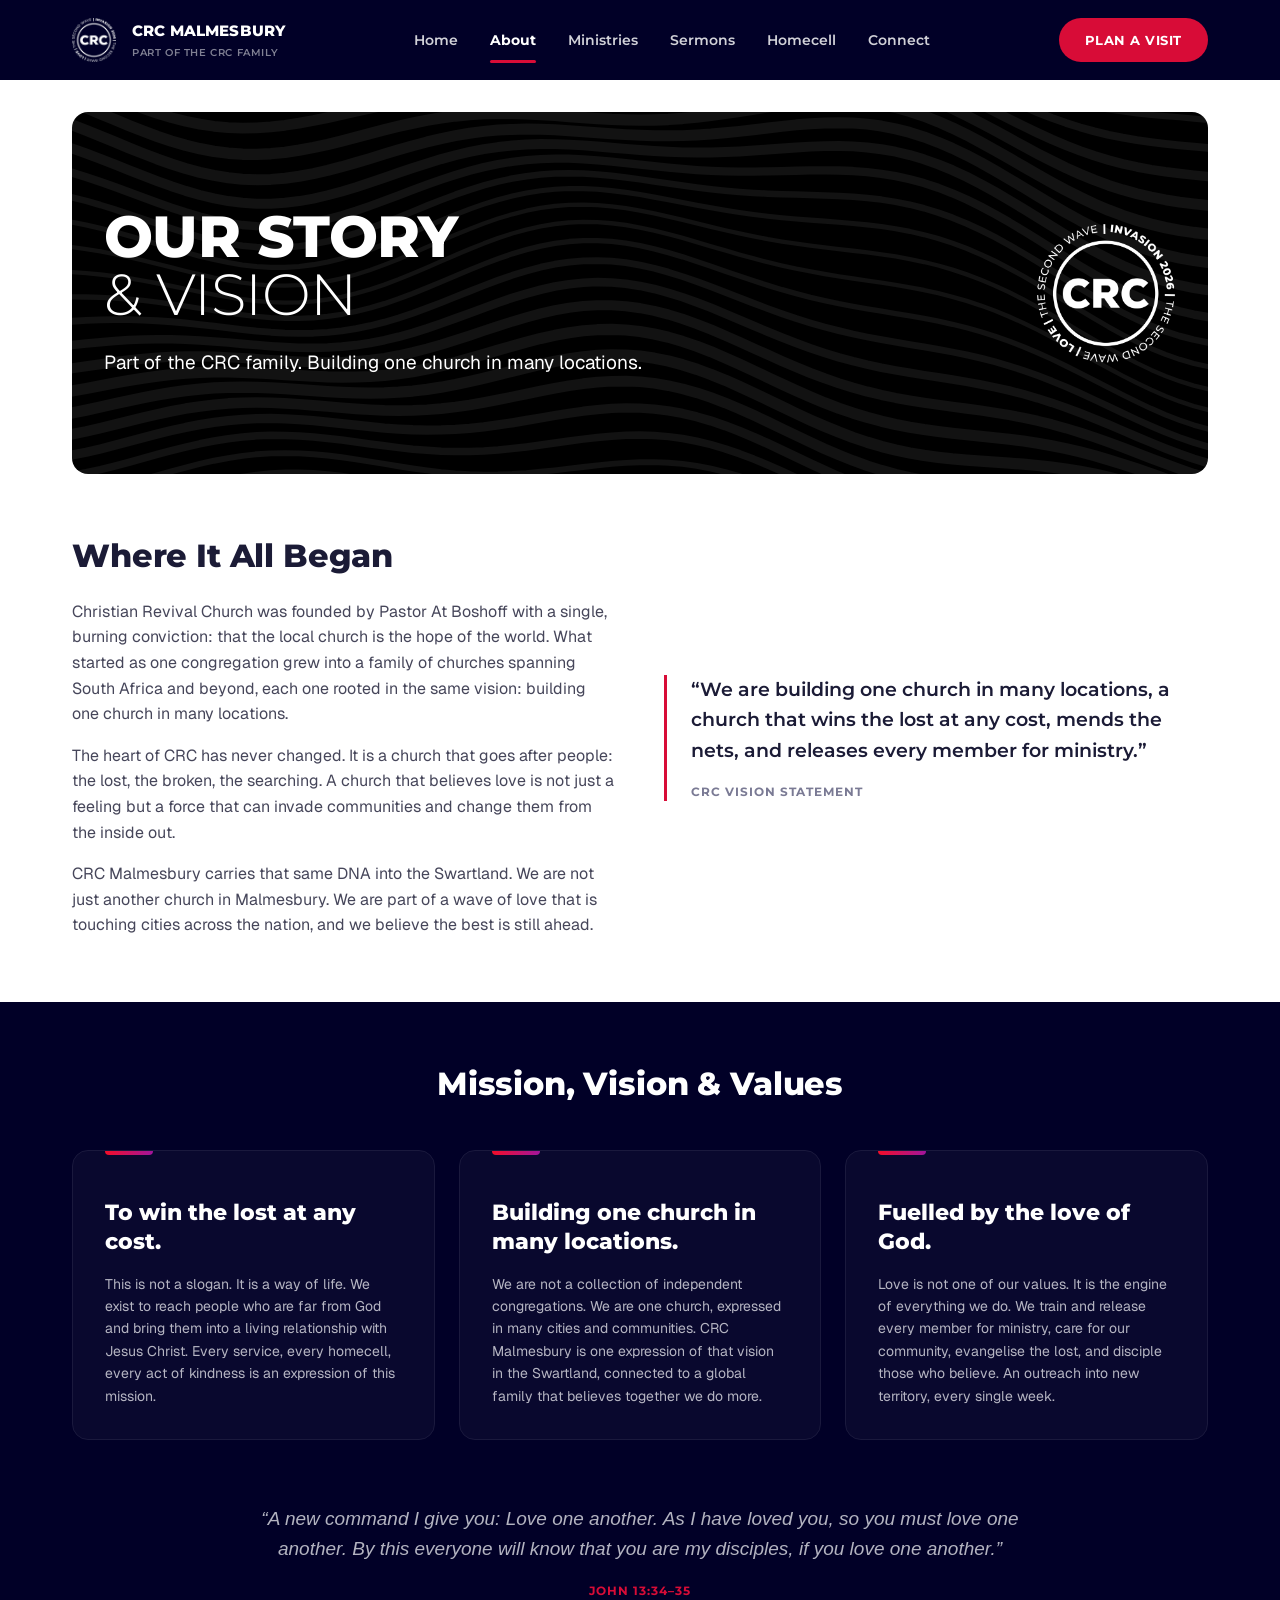
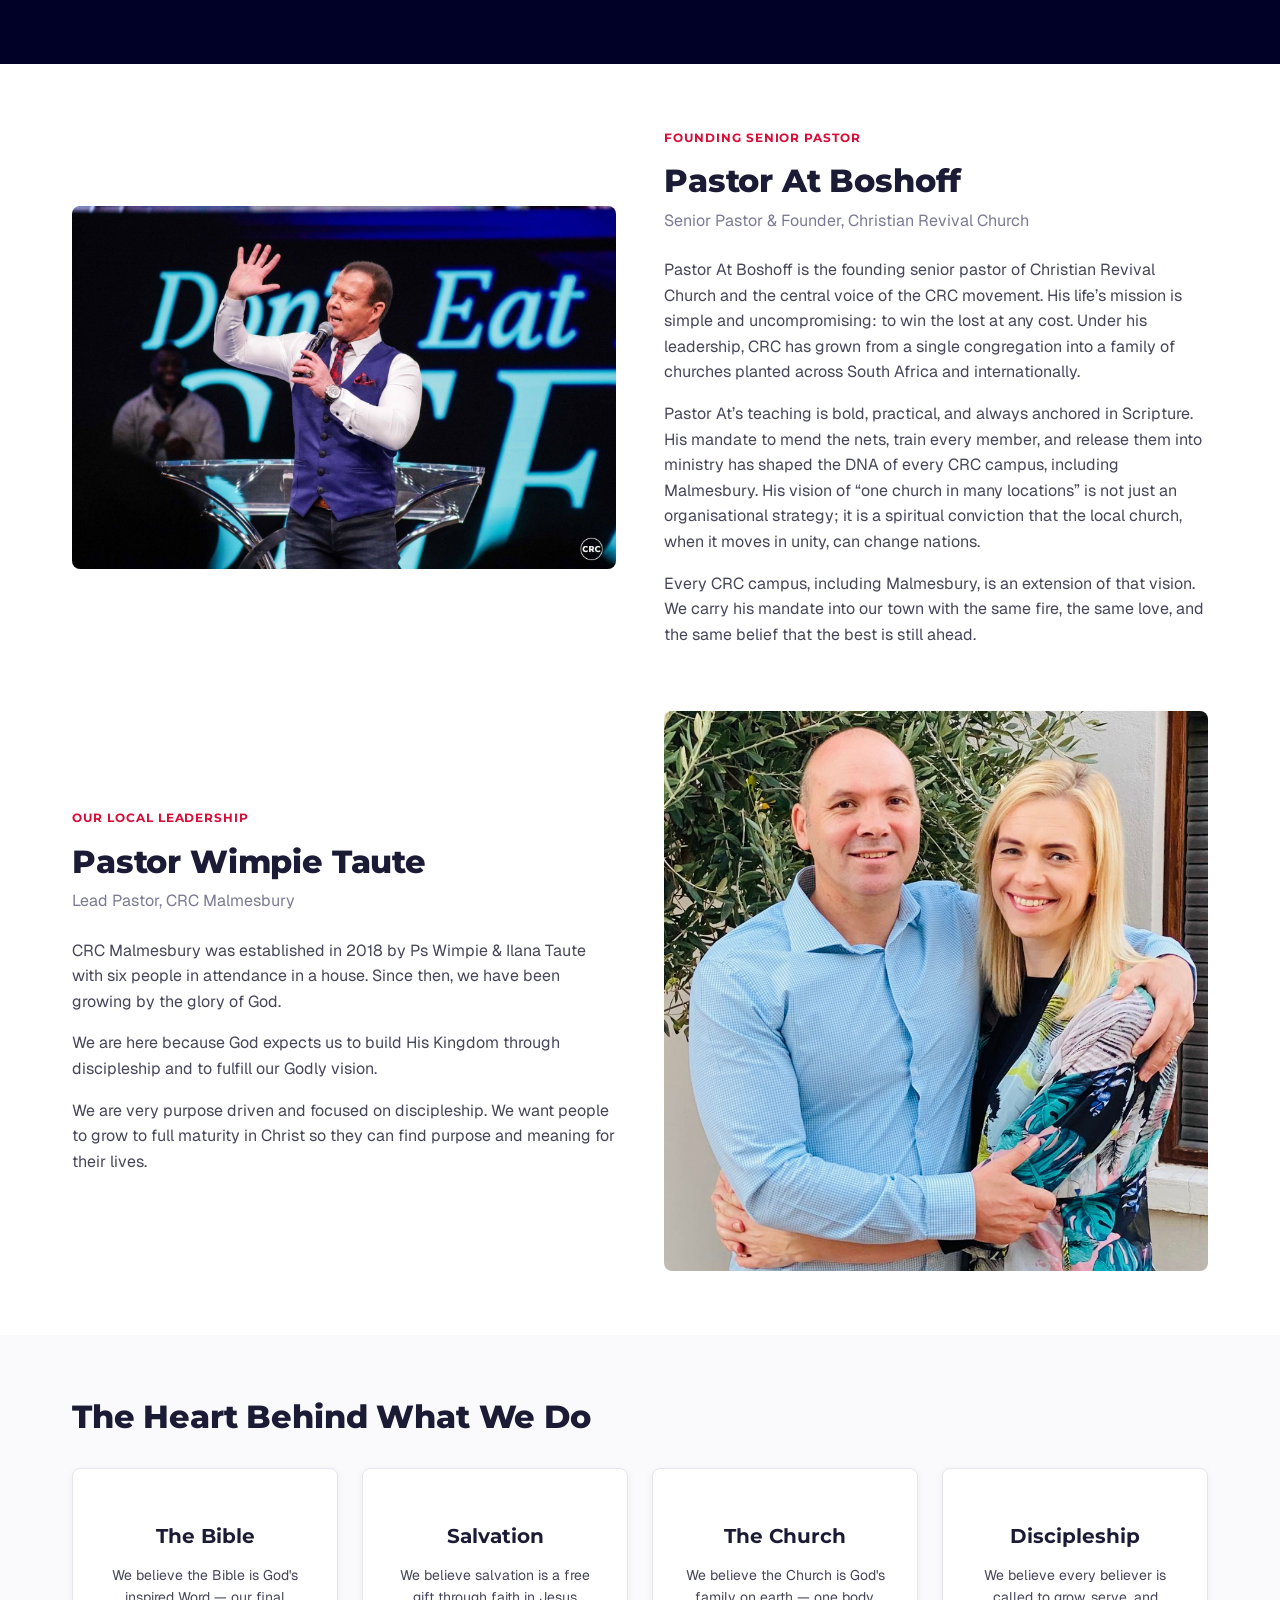
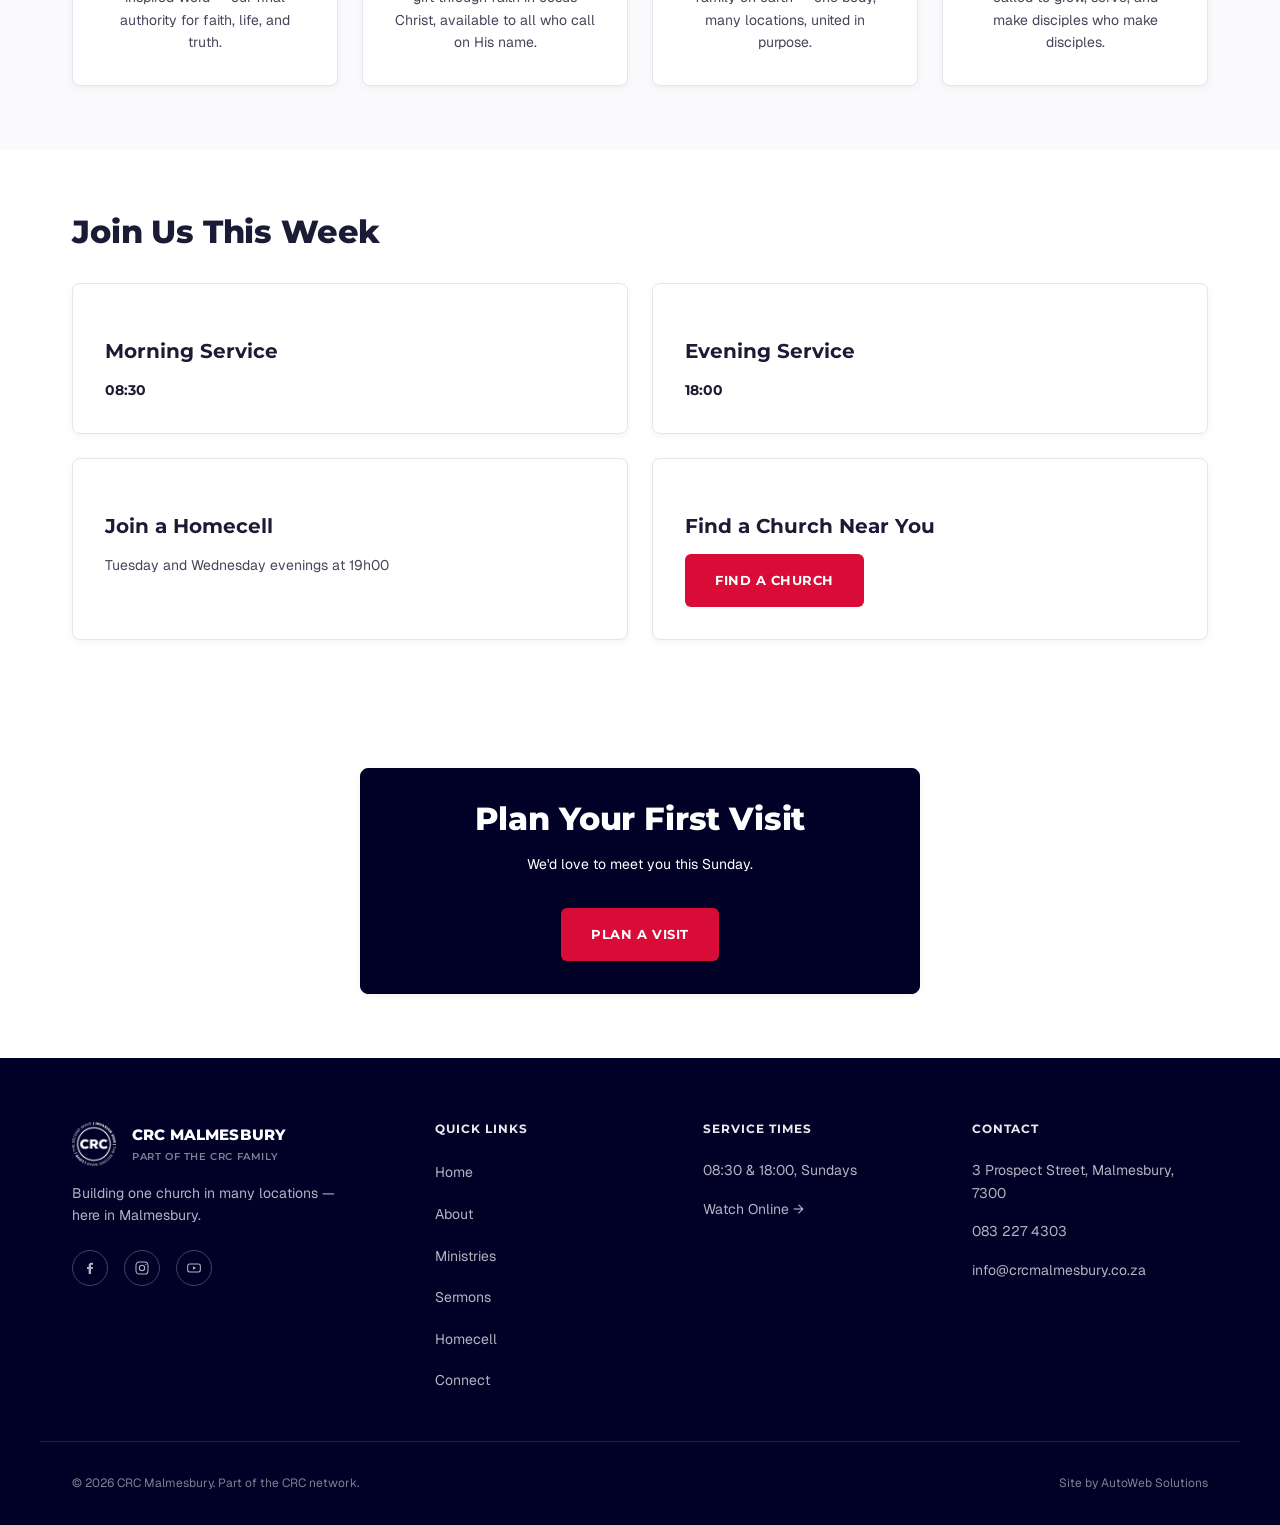
==== commit 3a670c79: "Add ministry name cards, serving and giving sections - Ministries: replace card photos with colour n" ====
--- a/about.html
+++ b/about.html
@@ -138,8 +138,8 @@
           <div class="section-head section-head--center">
             <h2>Mission, Vision &amp; Values</h2>
           </div>
-          <div class="mvv__panels">
-            <div class="mvv__panel">
+          <div class="glow-panels">
+            <div class="glow-panel">
               <h3>To win the lost at any cost.</h3>
               <p class="stack-2">
                 This is not a slogan. It is a way of life. We exist to reach
@@ -148,7 +148,7 @@
                 every act of kindness is an expression of this mission.
               </p>
             </div>
-            <div class="mvv__panel">
+            <div class="glow-panel">
               <h3>Building one church in many locations.</h3>
               <p class="stack-2">
                 We are not a collection of independent congregations. We are one
@@ -157,7 +157,7 @@
                 a global family that believes together we do more.
               </p>
             </div>
-            <div class="mvv__panel">
+            <div class="glow-panel">
               <h3>Fuelled by the love of God.</h3>
               <p class="stack-2">
                 Love is not one of our values. It is the engine of everything we
--- a/css/style.css
+++ b/css/style.css
@@ -919,6 +919,516 @@
   font-weight: 700;
   color: var(--color-ink);
   margin-top: var(--space-1);
+}
+
+/* Ministry name card — stands in for a card photo. A mini version of the
+   wave banner (bold + light stacked title, no badge) in the ministry's 2026
+   spot colour from the CRC 2026 Theme Guidelines. The <h3> lives inside it. */
+.namecard {
+  position: relative;
+  display: flex;
+  flex-direction: column;
+  justify-content: center;
+  aspect-ratio: 4 / 3;
+  padding: var(--space-2);
+  margin-bottom: var(--space-3);
+  border-radius: var(--radius-card);
+  overflow: hidden;
+  container-type: inline-size; /* title scales with the card, so "Hostesses" always fits */
+  color: var(--color-white);
+  background: var(--namecard-bg, var(--color-red)) url("../assets/images/banner-waves.svg") center / cover no-repeat;
+}
+
+/* Soft top-to-bottom depth, like the guide's gradient swatches */
+.namecard::before {
+  content: "";
+  position: absolute;
+  inset: 0;
+  background: linear-gradient(180deg, rgba(255, 255, 255, 0.08) 0%, rgba(0, 0, 0, 0.18) 100%);
+  pointer-events: none;
+}
+
+.card .namecard__title {
+  position: relative;
+  margin: 0;
+  /* --fit (per ministry below) sizes each name so its longest line fills
+     ~88% of the block width — short names get bigger type */
+  font-size: clamp(1rem, calc(var(--fit, 15) * 1cqi), 3.5rem);
+  text-align: center;
+  line-height: 1;
+  text-transform: uppercase;
+  color: inherit;
+}
+
+.namecard__title span {
+  display: block;
+  white-space: nowrap;
+}
+
+.namecard__title .namecard__light {
+  font-weight: 300;
+}
+
+/* Spot colours — CRC 2026 Theme Guidelines, "In 2026" ministry section */
+.namecard--music  { --namecard-bg: #E90C4A; }                 /* CRC Music — red */
+.namecard--kids   { --namecard-bg: var(--color-yellow); color: var(--color-navy); } /* CRC Kids — yellow */
+.namecard--media  { --namecard-bg: var(--color-navy); }       /* 2026 Navy (primary) */
+.namecard--ushers { --namecard-bg: var(--color-black); }      /* "red and black brigade" */
+.namecard--altar  { --namecard-bg: var(--color-red-bright); } /* CRC Main — red */
+.namecard--cares  { --namecard-bg: var(--color-blue); }       /* CRC Cares — ocean blue */
+.namecard--women  { --namecard-bg: #6D0069; }                 /* CRC Women — purple */
+
+.namecard--music  { --fit: 18; }
+.namecard--kids   { --fit: 19.4; }
+.namecard--media  { --fit: 20; }
+.namecard--ushers { --fit: 14.7; }
+.namecard--altar  { --fit: 16.4; }
+.namecard--cares  { --fit: 21; }
+.namecard--women  { --fit: 20.3; }
+
+.namecard--cares {
+  background-image: url("../assets/images/banner-waves.svg"),
+    linear-gradient(180deg, var(--color-blue) 0%, var(--color-blue) 55%, var(--color-lightblue) 100%);
+  background-size: cover, 100% 100%;
+}
+
+.namecard--ushers .namecard__light {
+  color: var(--color-red-bright);
+}
+
+/* Ministry card — name card on the left, text on the right.
+   ≥1000px: 2 cards per row, side by side
+   560–999px: 1 card per row, still side by side
+   <560px: 1 card per row, name card stacked on top */
+.card--ministry .card__text > :first-child {
+  margin-top: 0;
+}
+
+@media (min-width: 560px) {
+  .card--ministry {
+    display: grid;
+    grid-template-columns: minmax(0, 2fr) minmax(0, 3fr);
+    gap: var(--space-3);
+    align-items: start;
+  }
+
+  .card--ministry .namecard {
+    aspect-ratio: 1 / 1;
+    margin-bottom: 0;
+  }
+}
+
+@media (max-width: 999px) {
+  .grid--ministries {
+    grid-template-columns: minmax(0, 1fr);
+  }
+}
+
+/* Homepage ministries preview: 3 across with the name card on top (≥900px);
+   below that one per row, using the side-by-side layout above (no lone card) */
+.grid--ministries-home {
+  grid-template-columns: minmax(0, 1fr);
+}
+
+@media (min-width: 900px) {
+  .grid--ministries-home {
+    grid-template-columns: repeat(3, minmax(0, 1fr));
+  }
+
+  .grid--ministries-home .card--ministry {
+    display: block;
+  }
+
+  .grid--ministries-home .namecard {
+    aspect-ratio: 4 / 3;
+    margin-bottom: var(--space-3);
+  }
+}
+
+/* ==========================================================================
+   Ministries — "Why we serve" intro (between banner and ministry cards)
+   ========================================================================== */
+
+.serve-intro__top {
+  display: grid;
+  grid-template-columns: minmax(0, 1fr);
+  gap: var(--space-4);
+  align-items: center;
+}
+
+@media (min-width: 900px) {
+  .serve-intro__top {
+    grid-template-columns: minmax(0, 7fr) minmax(0, 5fr);
+    gap: var(--space-8);
+  }
+}
+
+.serve-intro .eyebrow {
+  color: var(--color-red);
+}
+
+.serve-intro__title {
+  margin-top: var(--space-1);
+  font-size: var(--text-h1);
+  line-height: 1;
+  text-transform: uppercase;
+  color: var(--color-ink);
+}
+
+.serve-intro__title span {
+  display: block;
+}
+
+.serve-intro__title-light {
+  font-weight: 300;
+}
+
+.serve-intro__text .lede {
+  max-width: 560px;
+}
+
+.serve-intro__heart {
+  max-width: 560px;
+  color: var(--color-body);
+}
+
+.serve-intro__heart strong {
+  color: var(--color-red);
+  font-weight: 600;
+}
+
+/* Navy scripture panel with the banner waves */
+.verse-card {
+  margin: 0;
+  padding: var(--space-6) var(--space-4);
+  border-radius: 16px;
+  background: var(--color-navy) url("../assets/images/banner-waves.svg") center / cover no-repeat;
+  color: var(--color-white);
+}
+
+.verse-card blockquote {
+  margin: 0;
+}
+
+.verse-card blockquote p {
+  font-family: var(--font-heading);
+  font-size: clamp(1.25rem, 1.1rem + 0.6vw, 1.625rem);
+  font-weight: 600;
+  line-height: 1.4;
+  color: var(--color-white);
+}
+
+.verse-card figcaption {
+  margin-top: var(--space-3);
+  font-family: var(--font-heading);
+  font-size: var(--text-xs);
+  font-weight: 700;
+  letter-spacing: 0.16em;
+  text-transform: uppercase;
+  color: var(--color-red-bright);
+}
+
+/* Glow panels — dark panels on a navy band (About Mission/Vision/Values and
+   Ministries "Why we serve") with a 2026 red→purple accent line. Hover (or .is-in-view on touch,
+   via js/main.js): lifts, the wave texture and a red glow fade in, the accent
+   line runs full width and the title turns red. */
+.glow-panels {
+  display: grid;
+  grid-template-columns: minmax(0, 1fr);
+  gap: var(--space-3);
+}
+
+@media (min-width: 900px) {
+  .glow-panels {
+    grid-template-columns: repeat(3, minmax(0, 1fr));
+  }
+}
+
+.glow-panel {
+  position: relative;
+  overflow: hidden;
+  padding: var(--space-6) var(--space-4) var(--space-4);
+  border-radius: 16px;
+  background-color: #09082E;
+  border: 1px solid #1A193D;
+  transition: transform 0.3s ease, border-color 0.3s ease, box-shadow 0.3s ease,
+    background-color 0.3s ease;
+}
+
+/* Accent line — short at rest, full width when active */
+.glow-panel::before {
+  content: "";
+  position: absolute;
+  top: 0;
+  left: var(--space-4);
+  width: 48px;
+  height: 4px;
+  border-radius: 0 0 4px 4px;
+  background: linear-gradient(90deg, var(--color-red-bright), var(--color-purple));
+  transition: left 0.35s ease, width 0.35s ease, border-radius 0.35s ease;
+}
+
+/* Wave texture + red glow, revealed when active */
+.glow-panel::after {
+  content: "";
+  position: absolute;
+  inset: 0;
+  background:
+    radial-gradient(ellipse at 50% 0%, rgba(243, 13, 41, 0.08) 0%, rgba(243, 13, 41, 0) 55%),
+    url("../assets/images/banner-waves.svg") center / cover no-repeat;
+  opacity: 0;
+  transition: opacity 0.35s ease;
+  pointer-events: none;
+}
+
+.glow-panel > * {
+  position: relative;
+  z-index: 1;
+}
+
+.glow-panel h3 {
+  color: var(--color-white);
+  font-weight: 800;
+  font-size: 1.375rem;
+  line-height: 1.3;
+  transition: color 0.3s ease;
+}
+
+.glow-panel p {
+  margin-top: var(--space-2);
+  font-size: var(--text-small);
+  color: var(--color-footer-text);
+}
+
+.glow-panel:hover,
+.glow-panel.is-in-view {
+  transform: translateY(-6px);
+  background-color: #0F0E3A;
+  border-color: rgba(243, 13, 41, 0.45);
+  box-shadow: 0 18px 40px rgba(0, 0, 0, 0.45), 0 0 0 1px rgba(243, 13, 41, 0.15);
+}
+
+.glow-panel:hover::before,
+.glow-panel.is-in-view::before {
+  left: 0;
+  width: 100%;
+  border-radius: 0;
+}
+
+.glow-panel:hover::after,
+.glow-panel.is-in-view::after {
+  opacity: 1;
+}
+
+.glow-panel:hover h3,
+.glow-panel.is-in-view h3 {
+  color: var(--color-red-bright);
+}
+
+@media (prefers-reduced-motion: reduce) {
+  .glow-panel,
+  .glow-panel::before,
+  .glow-panel::after {
+    transition: none;
+  }
+  .glow-panel:hover,
+  .glow-panel.is-in-view {
+    transform: none;
+  }
+}
+
+/* ==========================================================================
+   Connect — Giving (navy band: message + scripture left, ways to give right)
+   ========================================================================== */
+
+.give__grid {
+  display: grid;
+  grid-template-columns: minmax(0, 1fr);
+  gap: var(--space-6);
+  align-items: start;
+}
+
+@media (min-width: 900px) {
+  .give__grid {
+    grid-template-columns: minmax(0, 7fr) minmax(0, 5fr);
+    gap: var(--space-8);
+  }
+}
+
+.give__eyebrow {
+  color: var(--color-red-bright);
+}
+
+.give__title {
+  margin-top: var(--space-1);
+  font-size: var(--text-h1);
+  line-height: 1;
+  text-transform: uppercase;
+  color: var(--color-white);
+}
+
+.give__title span {
+  display: block;
+}
+
+.give__title-light {
+  font-weight: 300;
+}
+
+.give__text p {
+  margin-top: var(--space-2);
+  max-width: 600px;
+  color: var(--color-footer-text);
+}
+
+.give__text .give__lede {
+  margin-top: var(--space-3);
+  font-size: var(--text-lede);
+  color: var(--color-white);
+}
+
+.give__verse {
+  margin: var(--space-4) 0 0;
+  padding-left: var(--space-3);
+  border-left: 3px solid var(--color-red-bright);
+}
+
+.give__verse blockquote {
+  margin: 0;
+}
+
+.give__text .give__verse p {
+  margin-top: 0;
+  font-family: var(--font-heading);
+  font-size: var(--text-lede);
+  font-style: italic;
+  font-weight: 300;
+  line-height: 1.6;
+  color: var(--color-white);
+}
+
+.give__verse--small {
+  border-left-color: var(--color-purple);
+}
+
+.give__verse figcaption {
+  margin-top: var(--space-1);
+  font-family: var(--font-heading);
+  font-size: var(--text-xs);
+  font-weight: 700;
+  letter-spacing: 0.08em;
+  text-transform: uppercase;
+  color: var(--color-red-bright);
+}
+
+/* Ways to give — dark panel with the 2026 red→purple accent line */
+.give-card {
+  position: relative;
+  overflow: hidden;
+  padding: var(--space-6) var(--space-4) var(--space-4);
+  border-radius: 16px;
+  background-color: #09082E;
+  border: 1px solid #1A193D;
+}
+
+.give-card::before {
+  content: "";
+  position: absolute;
+  top: 0;
+  left: 0;
+  width: 100%;
+  height: 4px;
+  background: linear-gradient(90deg, var(--color-red-bright), var(--color-purple));
+}
+
+.give-card h3 {
+  color: var(--color-white);
+  font-weight: 800;
+  font-size: 1.375rem;
+}
+
+.give-card__label {
+  margin-top: var(--space-4);
+  font-family: var(--font-heading);
+  font-size: var(--text-xs);
+  font-weight: 700;
+  letter-spacing: 0.08em;
+  text-transform: uppercase;
+  color: var(--color-red-bright);
+}
+
+.bank-details {
+  margin: var(--space-2) 0 0;
+}
+
+.bank-details > div {
+  display: flex;
+  justify-content: space-between;
+  gap: var(--space-2);
+  padding-block: 10px;
+  border-bottom: 1px solid #1A193D;
+  font-size: var(--text-small);
+}
+
+.bank-details dt {
+  color: var(--color-footer-text);
+}
+
+.bank-details dd {
+  margin: 0;
+  text-align: right;
+  font-weight: 600;
+  color: var(--color-white);
+}
+
+.bank-details dd.is-pending {
+  font-weight: 400;
+  font-style: italic;
+  color: var(--color-muted);
+}
+
+.give-card__qr {
+  display: flex;
+  align-items: center;
+  gap: var(--space-3);
+  margin-top: var(--space-2);
+}
+
+.give-card__qr p {
+  font-size: var(--text-small);
+  color: var(--color-footer-text);
+}
+
+/* QR codes need a white background to scan reliably */
+.give-card__qr-placeholder,
+.give-card__qr-img {
+  flex: 0 0 auto;
+  width: 140px;
+  height: 140px;
+  border-radius: var(--radius-card);
+  background: var(--color-white);
+}
+
+.give-card__qr-img {
+  padding: 8px;
+  object-fit: contain;
+}
+
+.give-card__qr-placeholder {
+  display: flex;
+  align-items: center;
+  justify-content: center;
+  padding: var(--space-2);
+  text-align: center;
+  border: 2px dashed #C9C8D6;
+  color: var(--color-muted);
+}
+
+@media (max-width: 420px) {
+  .give-card__qr {
+    flex-direction: column;
+    align-items: flex-start;
+  }
 }
 
 /* ==========================================================================
@@ -1041,8 +1551,8 @@
   margin-bottom: var(--space-1);
 }
 
-/* About — Mission, Vision & Values on navy: three outlined panels sat side by
-   side with a thin gap, rounded only on the outer corners (after CRC Worcester) */
+/* About — Mission, Vision & Values on navy. Panels use .glow-panel (shared with
+   the Ministries "Why we serve" band). */
 .mvv h2,
 .mvv h3 {
   color: var(--color-white);
@@ -1052,69 +1562,6 @@
   font-weight: 800;
   font-size: 1.375rem;
   line-height: 1.3;
-}
-
-.mvv__panels {
-  display: grid;
-  grid-template-columns: repeat(3, minmax(0, 1fr));
-  gap: 2px;
-  border-radius: 16px;
-  overflow: hidden;
-}
-
-/* Panel + frame colours sampled from the CRC Worcester site */
-.mvv__panel {
-  background-color: #09082E;
-  border: 1px solid #1A193D;
-  padding: var(--space-6) var(--space-5, 36px);
-  transition: background-color 0.3s ease, border-color 0.3s ease;
-}
-
-/* Hover (or .is-in-view on touch): soft blurred glow washes over the panel */
-.mvv__panel:hover,
-.mvv__panel.is-in-view {
-  background-color: #0F0E3A;
-  background-image: radial-gradient(
-    ellipse at 50% 0%,
-    rgba(255, 255, 255, 0.07) 0%,
-    rgba(255, 255, 255, 0) 70%
-  );
-  border-color: #2A2950;
-}
-
-@media (prefers-reduced-motion: reduce) {
-  .mvv__panel {
-    transition: none;
-  }
-}
-
-.mvv__panel:first-child {
-  border-radius: 16px 0 0 16px;
-}
-
-.mvv__panel:last-child {
-  border-radius: 0 16px 16px 0;
-}
-
-@media (max-width: 860px) {
-  .mvv__panel:first-child {
-    border-radius: 16px 16px 0 0;
-  }
-
-  .mvv__panel:last-child {
-    border-radius: 0 0 16px 16px;
-  }
-}
-
-.mvv__panel p {
-  color: var(--color-footer-text);
-  font-size: var(--text-small);
-}
-
-@media (max-width: 860px) {
-  .mvv__panels {
-    grid-template-columns: minmax(0, 1fr);
-  }
 }
 
 .mvv .quote blockquote p {
